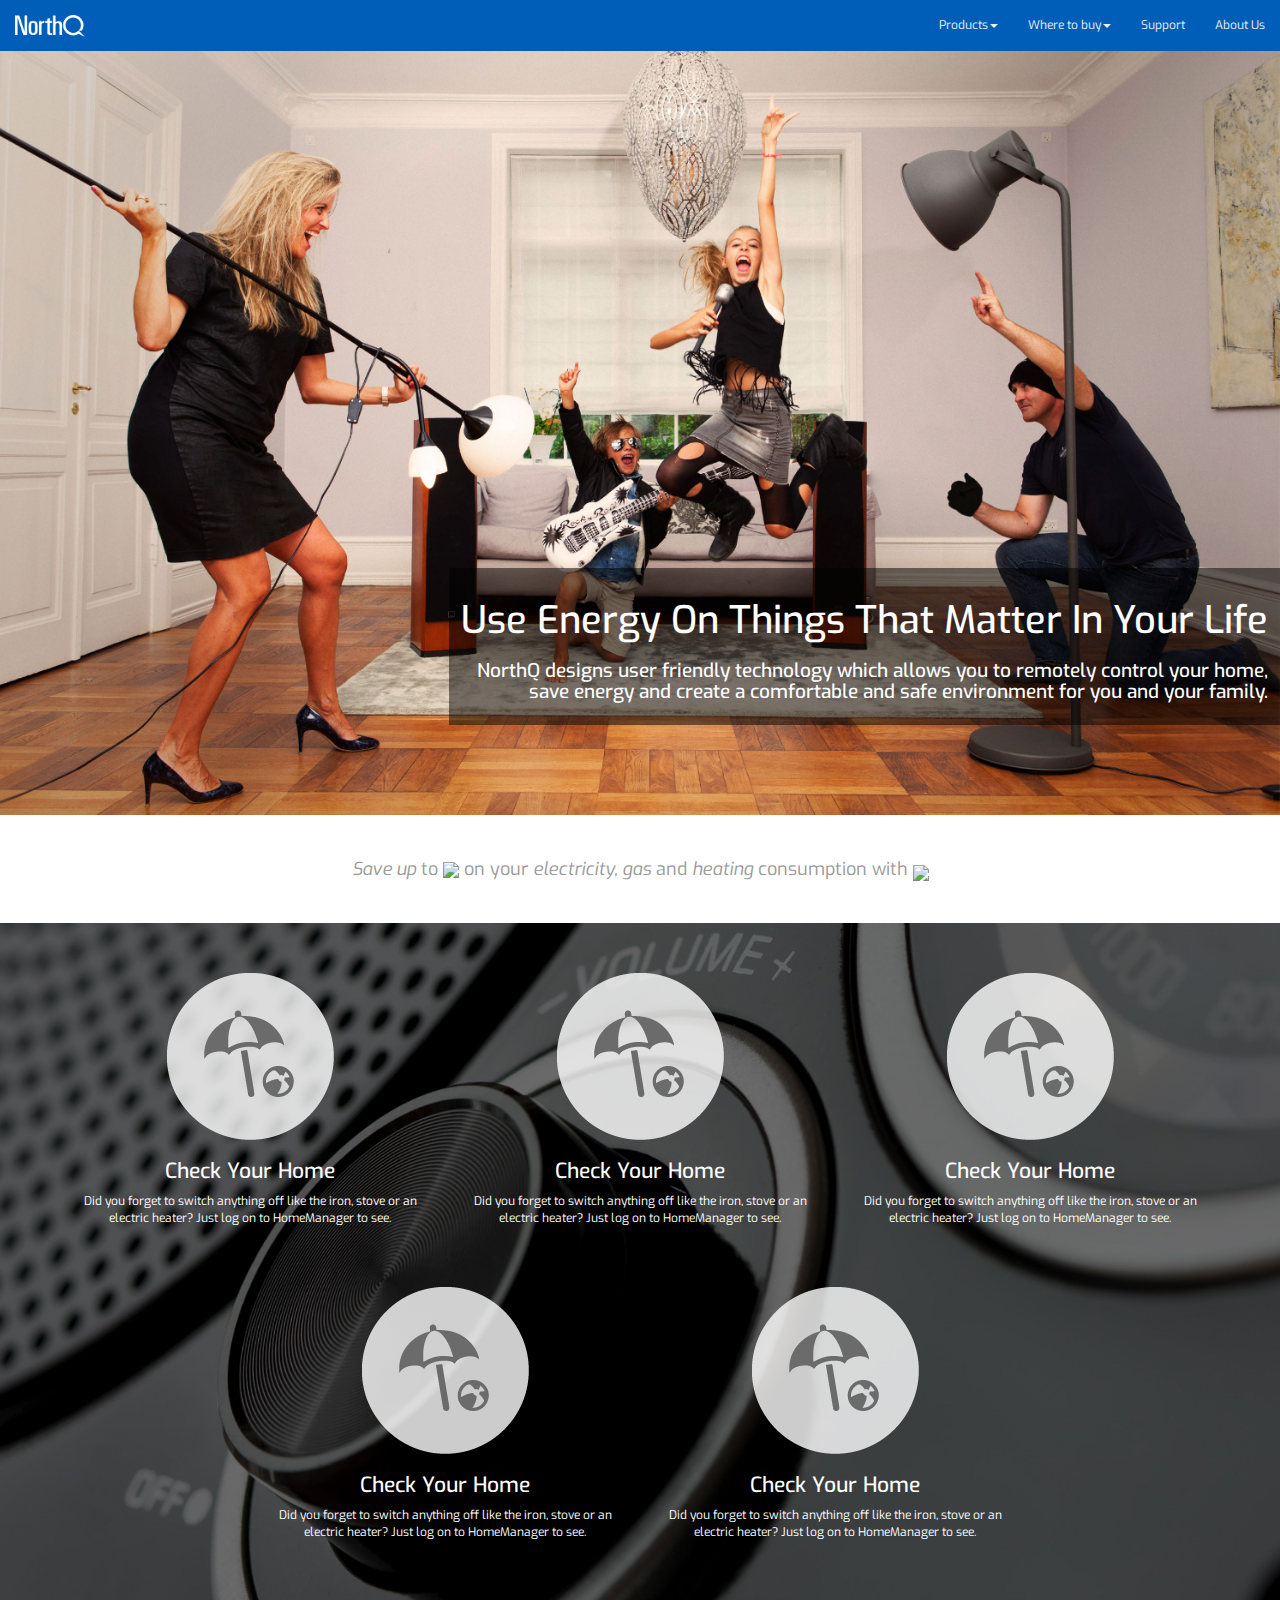
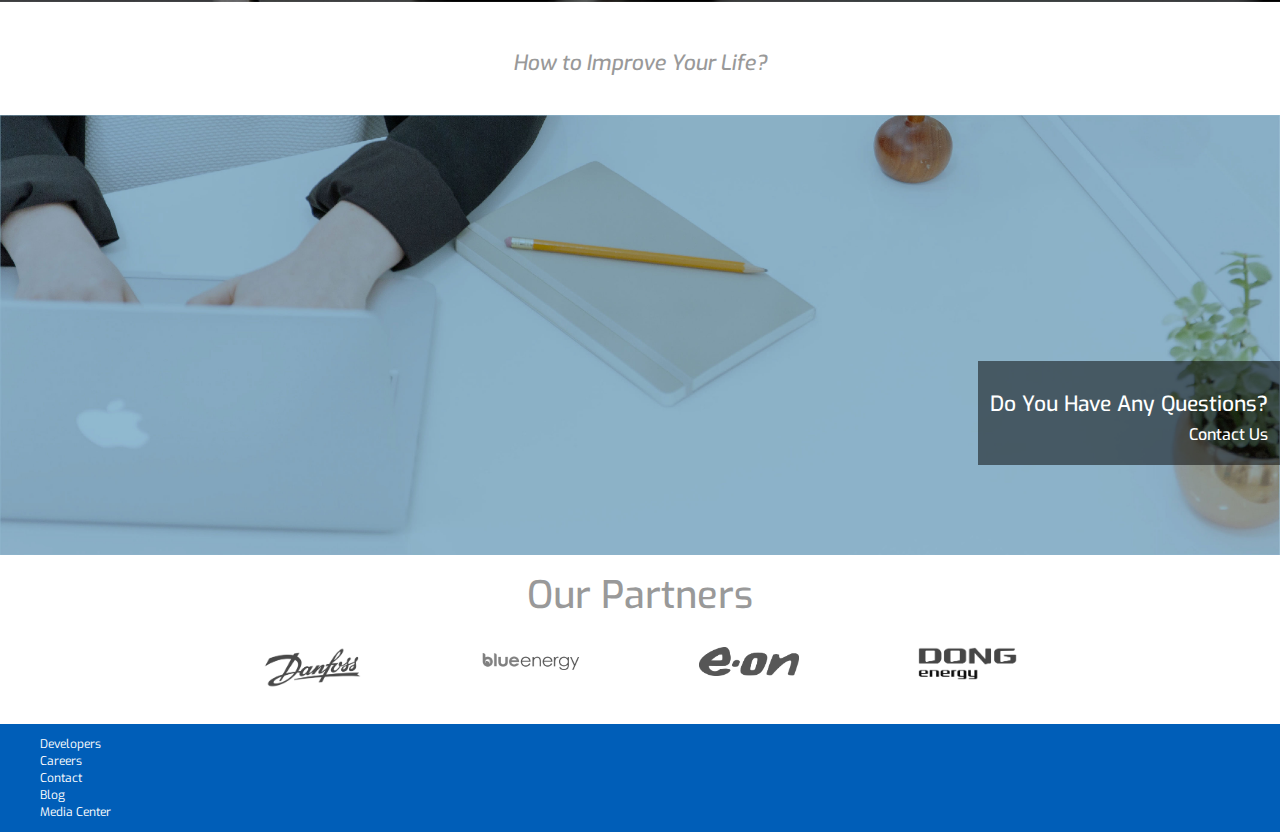
==== index.html @ 4a231ece "added pages, navigation on index" ====
<!DOCTYPE html>
<html lang="en">
  <head>
    <meta charset="utf-8">
    <meta http-equiv="X-UA-Compatible" content="IE=edge">
    <meta name="viewport" content="width=device-width, initial-scale=1">
    <!-- The above 3 meta tags *must* come first in the head; any other head content must come *after* these tags -->
    <title>NorthQ</title>

    <!-- Bootstrap -->
    <link href="css/bootstrap.min.css" rel="stylesheet">
    <link rel="stylesheet" type="text/css" href="css/style.css">
    <link href="https://fonts.googleapis.com/css?family=Exo" rel="stylesheet">
    <!-- HTML5 shim and Respond.js for IE8 support of HTML5 elements and media queries -->
    <!-- WARNING: Respond.js doesn't work if you view the page via file:// -->
    <!--[if lt IE 9]>
      <script src="https://oss.maxcdn.com/html5shiv/3.7.3/html5shiv.min.js"></script>
      <script src="https://oss.maxcdn.com/respond/1.4.2/respond.min.js"></script>
    <![endif]-->
  </head>
  <body>

  <nav class="navbar navbar-default navbar-fixed-top">
  <div class="container-fluid">
    <!-- Brand and toggle get grouped for better mobile display -->
    <div class="navbar-header">
      <button type="button" class="navbar-toggle collapsed" data-toggle="collapse" data-target="#bs-example-navbar-collapse-1" aria-expanded="false">
        <span class="sr-only">Toggle navigation</span>
        <span class="icon-bar"></span>
        <span class="icon-bar"></span>
        <span class="icon-bar"></span>
      </button>
      <a class="navbar-brand" href="#"><img id="logo" src="images/nq_logo.png"></a>
    </div>

    <!-- Collect the nav links, forms, and other content for toggling -->
    <div class="collapse navbar-collapse" id="bs-example-navbar-collapse-1">
      <ul class="nav navbar-nav navbar-right">
        <li class="dropdown">
          <a href="#" class="dropdown-toggle" data-toggle="dropdown" role="button" aria-haspopup="true" aria-expanded="false">Products<span class="caret"></span></a>
          <ul class="dropdown-menu">
            <li><a href="electricity_products.html">Electricity</a></li>
            <li><a href="gas_products.html">Gas</a></li>
            <li><a href="heating_products.html">Heating</a></li>
            <li><a href="security_products.html">Security</a></li>
          </ul>
        </li>
        <li class="dropdown">
          <a href="#" class="dropdown-toggle" data-toggle="dropdown" role="button" aria-haspopup="true" aria-expanded="false">Where to buy<span class="caret"></span></a>
          <ul class="dropdown-menu">
            <li><a href="https://store.northq.com/" target="_blank">NorthQ Store</a></li>
            <li><a href="distributors.html">Distributors</a></li>
          </ul>
        </li>
        <li><a href="support.html">Support</a></li>
        <li><a href="aboutus.html">About Us</a></li>
      </ul>
    </div><!-- /.navbar-collapse -->
  </div><!-- /.container-fluid -->
</nav>























      <div class="slide">

        <div class="slideText">
          <h1>Use Energy On Things That Matter In Your Life</h1>
          <h3>NorthQ designs user friendly technology which allows you to remotely control your home,</br>
save energy and create a comfortable and safe environment for you and your family.</h3>
        </div>
        
        <img src="images/landing.jpg">
      </div>
      

    <div class="saveSection">
      <span><i>Save up</i> to</span>
        <img class="verticallyCentered" src="http://northq.com/wp-content/uploads/2016/10/25.png">
          <span>on your <i>electricity, gas</i> and <i>heating</i> consumption with</span>
        <img class="imageSaveSection" src="http://northq.com/wp-content/uploads/2016/10/nqlogo.png">
    </div>


      <div class="iconSection">
        <div class="container">
          <div class="row">

            <div class="col-md-4">
              <img class="center-block icon-image" src="images/umbrella.png">
              <h2 class="icon-text">Check Your Home</h2>
              <p class="icon-text">Did you forget to switch anything off like the iron, stove or an electric heater? Just log on to HomeManager to see.</p>
            </div>

            <div class="col-md-4">
              <img class="center-block icon-image" src="images/umbrella.png">
              <h2 class="icon-text">Check Your Home</h2>
              <p class="icon-text">Did you forget to switch anything off like the iron, stove or an electric heater? Just log on to HomeManager to see.</p>
            </div>

             <div class="col-md-4">
              <img class="center-block icon-image" src="images/umbrella.png">
              <h2 class="icon-text">Check Your Home</h2>
              <p class="icon-text">Did you forget to switch anything off like the iron, stove or an electric heater? Just log on to HomeManager to see.</p>
            </div>

            <div class="col-md-4 col-md-offset-2">
              <img class="center-block icon-image" src="images/umbrella.png">
              <h2 class="icon-text">Check Your Home</h2>
              <p class="icon-text">Did you forget to switch anything off like the iron, stove or an electric heater? Just log on to HomeManager to see.</p>
            </div>

            <div class="col-md-4 ">
              <img class="center-block icon-image" src="images/umbrella.png">
              <h2 class="icon-text">Check Your Home</h2>
              <p class="icon-text">Did you forget to switch anything off like the iron, stove or an electric heater? Just log on to HomeManager to see.</p>
            </div>

          </div>
        </div>
      </div>

      <div class="improveSection">
        <h2>How to Improve Your Life?</h2>
      </div>

      <div class="slide">

        <div class="slideText">
          <h2>Do You Have Any Questions?</h2>
          <h4>Contact Us</h4>
        </div>
        
        <img src="images/contact-back.jpg">
      </div>

      <div class="partners">
          <h1>Our Partners</h1>
          <div class="row">
            <div class="col-md-2 col-sm-2 col-sm-offset-2 col-md-offset-2"><img class="center-block grayscale" src="images/danfoss.png"></div>
            <div class="col-md-2 col-sm-2"><img class="center-block grayscale" src="images/blueenergy.png"></div>
            <div class="col-md-2 col-sm-2"><img class="center-block grayscale" src="images/e-on.png"></div>
            <div class="col-md-2 col-sm-2"><img class="center-block grayscale" src="images/dong.png"></div>
          </div>
      </div>







    <div class="footer">
      <div class="row">
        <div class="col-md-4 col-sm-4">
          <ul>
            <li>Developers</li>
            <li>Careers</li>
            <li>Contact</li>
            <li>Blog</li>
            <li>Media Center</li>
          </ul>
        </div>
        
        <div class="col-md-4 col-sm-4">
        </div>
      </div>
    </div>









    <!-- jQuery (necessary for Bootstrap's JavaScript plugins) -->
    <script src="https://ajax.googleapis.com/ajax/libs/jquery/1.12.4/jquery.min.js"></script>
    <!-- Include all compiled plugins (below), or include individual files as needed -->
    <script src="js/bootstrap.min.js"></script>
  </body>
</html>
---- css/style.css ----
html, body{
	box-sizing:border-box;
	margin: 0;
	padding: 0;
	font-family: 'Exo', sans-serif;
    font-weight: 400;
    font-size: 12px;
}
h1{
	font-size: 38px;
}
h2{
	font-size: 21px;
}
h3{
	font-size: 19px;
}
h4{
	font-size: 16px;
}
h5{
	font-size: 15px;
}

#logo{
	height: auto;
	width: 70px;
}
.navbar-default {
  background-color: #005eb8;
  border-color: #005eb8;
  margin-bottom: 0px;
  border-radius: 0px;
}
.navbar-default .navbar-brand {
  color: #ecf0f1;
}
.navbar-default .navbar-brand:hover,
.navbar-default .navbar-brand:focus {
  color: #ffffff;
}
.navbar-default .navbar-text {
  color: #ecf0f1;
}
.navbar-default .navbar-nav > li > a {
  color: #ecf0f1;
}
.navbar-default .navbar-nav > li > a:hover,
.navbar-default .navbar-nav > li > a:focus {
  color: #ffffff;
}
.navbar-default .navbar-nav > li > .dropdown-menu {
  background-color: #005eb8;
}
.navbar-default .navbar-nav > li > .dropdown-menu > li > a {
  color: #ecf0f1;
}
.navbar-default .navbar-nav > li > .dropdown-menu > li > a:hover,
.navbar-default .navbar-nav > li > .dropdown-menu > li > a:focus {
  color: #ffffff;
  background-color: #005eb8;
}
.navbar-default .navbar-nav > li > .dropdown-menu > li > .divider {
  background-color: #005eb8;
}
.navbar-default .navbar-nav .open .dropdown-menu > .active > a,
.navbar-default .navbar-nav .open .dropdown-menu > .active > a:hover,
.navbar-default .navbar-nav .open .dropdown-menu > .active > a:focus {
  color: #ffffff;
  background-color: #005eb8;
}
.navbar-default .navbar-nav > .active > a,
.navbar-default .navbar-nav > .active > a:hover,
.navbar-default .navbar-nav > .active > a:focus {
  color: #ffffff;
  background-color: #005eb8;
}
.navbar-default .navbar-nav > .open > a,
.navbar-default .navbar-nav > .open > a:hover,
.navbar-default .navbar-nav > .open > a:focus {
  color: #ffffff;
  background-color: #005eb8;
}
.navbar-default .navbar-toggle {
  border-color: #005eb8;
}
.navbar-default .navbar-toggle:hover,
.navbar-default .navbar-toggle:focus {
  background-color: #005eb8;
}
.navbar-default .navbar-toggle .icon-bar {
  background-color: #ecf0f1;
}
.navbar-default .navbar-collapse,
.navbar-default .navbar-form {
  border-color: #ecf0f1;
}
.navbar-default .navbar-link {
  color: #ecf0f1;
}
.navbar-default .navbar-link:hover {
  color: #ffffff;
}

@media (max-width: 767px) {
  .navbar-default .navbar-nav .open .dropdown-menu > li > a {
    color: #ecf0f1;
  }
  .navbar-default .navbar-nav .open .dropdown-menu > li > a:hover,
  .navbar-default .navbar-nav .open .dropdown-menu > li > a:focus {
    color: #ffffff;
  }
  .navbar-default .navbar-nav .open .dropdown-menu > .active > a,
  .navbar-default .navbar-nav .open .dropdown-menu > .active > a:hover,
  .navbar-default .navbar-nav .open .dropdown-menu > .active > a:focus {
    color: #ffffff;
    background-color: #005eb8;
  }
}


.slide{
	max-height: 100vh;
	position: relative;
	overflow: hidden;
}
.slideText{
	text-align: right;
	display: inline-block;
	color: #fff;
	background-color: rgba(0,0,0,0.5);
	position: absolute;
	bottom: 0;
	right: 0;
	padding: 1em;
	margin-bottom: 7%;
}
.slide img{
	display: inline-block;
	width:100%;
	margin: 0 auto;
	min-height: 150px;
	
}
.iconSection{
	background-image: url("../images/iconsback.jpg");
	background-repeat: no-repeat;
	background-size: cover;
	padding-bottom: 50px;
}
.icon-image{
	padding-top: 50px;
}
.icon-text{
	text-align: center;
	color: #fff;
}

.improveSection{
	display: block;
	color: #999999;
	font-style: italic;
    padding-left:20px;
    padding-right:20px;
    text-align: center;
    padding-top: 30px;
    padding-bottom: 30px;

}

.saveSection{
	padding-top: 2em;
    padding-left:20px;
    padding-right:20px;
	text-align: center;
	background-color: #fff;
	width: 100vw;
	height: auto;
	font-size: 1.5em;
    line-height:200%;
    padding-bottom:2em;
}

.saveSection span{
	color: #999999;
}

.verticallyCentered{
	width: 2em;
	vertical-align: middle;	
}

.imageSaveSection{
	width:5em !important;
	vertical-align:text-bottom;       
}
.partners{
	text-align: center;
	color: #999999;
	padding-bottom: 3em;
}

.grayscale {
  max-width:100px;
  padding-top: 20px;
  filter: url("data:image/svg+xml;utf8,<svg xmlns=\'http://www.w3.org/2000/svg\'><filter id=\'grayscale\'><feColorMatrix type=\'matrix\' values=\'0.3333 0.3333 0.3333 0 0 0.3333 0.3333 0.3333 0 0 0.3333 0.3333 0.3333 0 0 0 0 0 1 0\'/></filter></svg>#grayscale"); 
/* Firefox 3.5+ */
  filter: gray; /* IE6-9 */
  -webkit-filter: grayscale(100%); /* Chrome 19+ & Safari 6+ */
}

.grayscale:hover {
  filter: none;
  -webkit-filter: grayscale(0%);

}
.kits{
	padding: 20px;
	color: #005eb8;
}
.kits h1{
	text-align: center;
	padding: 20px;
}
.kits-image{
	width: 100%;
	max-width: 300px;
	padding-top: 15px;
}
.kits-text{
}
.bottom-border{
	border-bottom: 2px solid #005eb8;
	padding-bottom: 20px;
	margin-bottom: 1em;
}
.developers{
	width: 70%;
	text-align: center;
	margin: 0 auto;
	color: #999;
	padding-top: 1em;
	padding-bottom: 1em;
}
.developers img{
	width: 100%;
}
.developers ul li{
	text-align: left;
}
.developers span{
	text-align: left;
}
.distributors-section{
	width: 70%;
	text-align: center;
	margin: 0 auto;
	color: #999;
	padding-top: 1em;
	padding-bottom: 1em;
}
.content-section{
	padding-top: 1em;
	padding-bottom: 1em;
}
.distributors-section a{
	color:#999;
}
.distributors-section p{
	text-align: left;
}
.distributors-section img{
	width: 100%;
	max-width: 300px;
	
}
.techspec{
	padding-left: 2em;
	color:#999;
}
.pdf-img{
	width: 40px;
	padding-bottom: 1em;
}
.text-center{
	text-align: center;
}
.footer{
	background-color: #005eb8;
	color: #fff;
	padding-top: 1em;
}
.footer ul{
	list-style: none;
}

@media and (max-width: 500px)
{
	.slideText h2{
	font-size: 10px;
	}
	.slideText h4{
	font-size: 7px;
	}
}
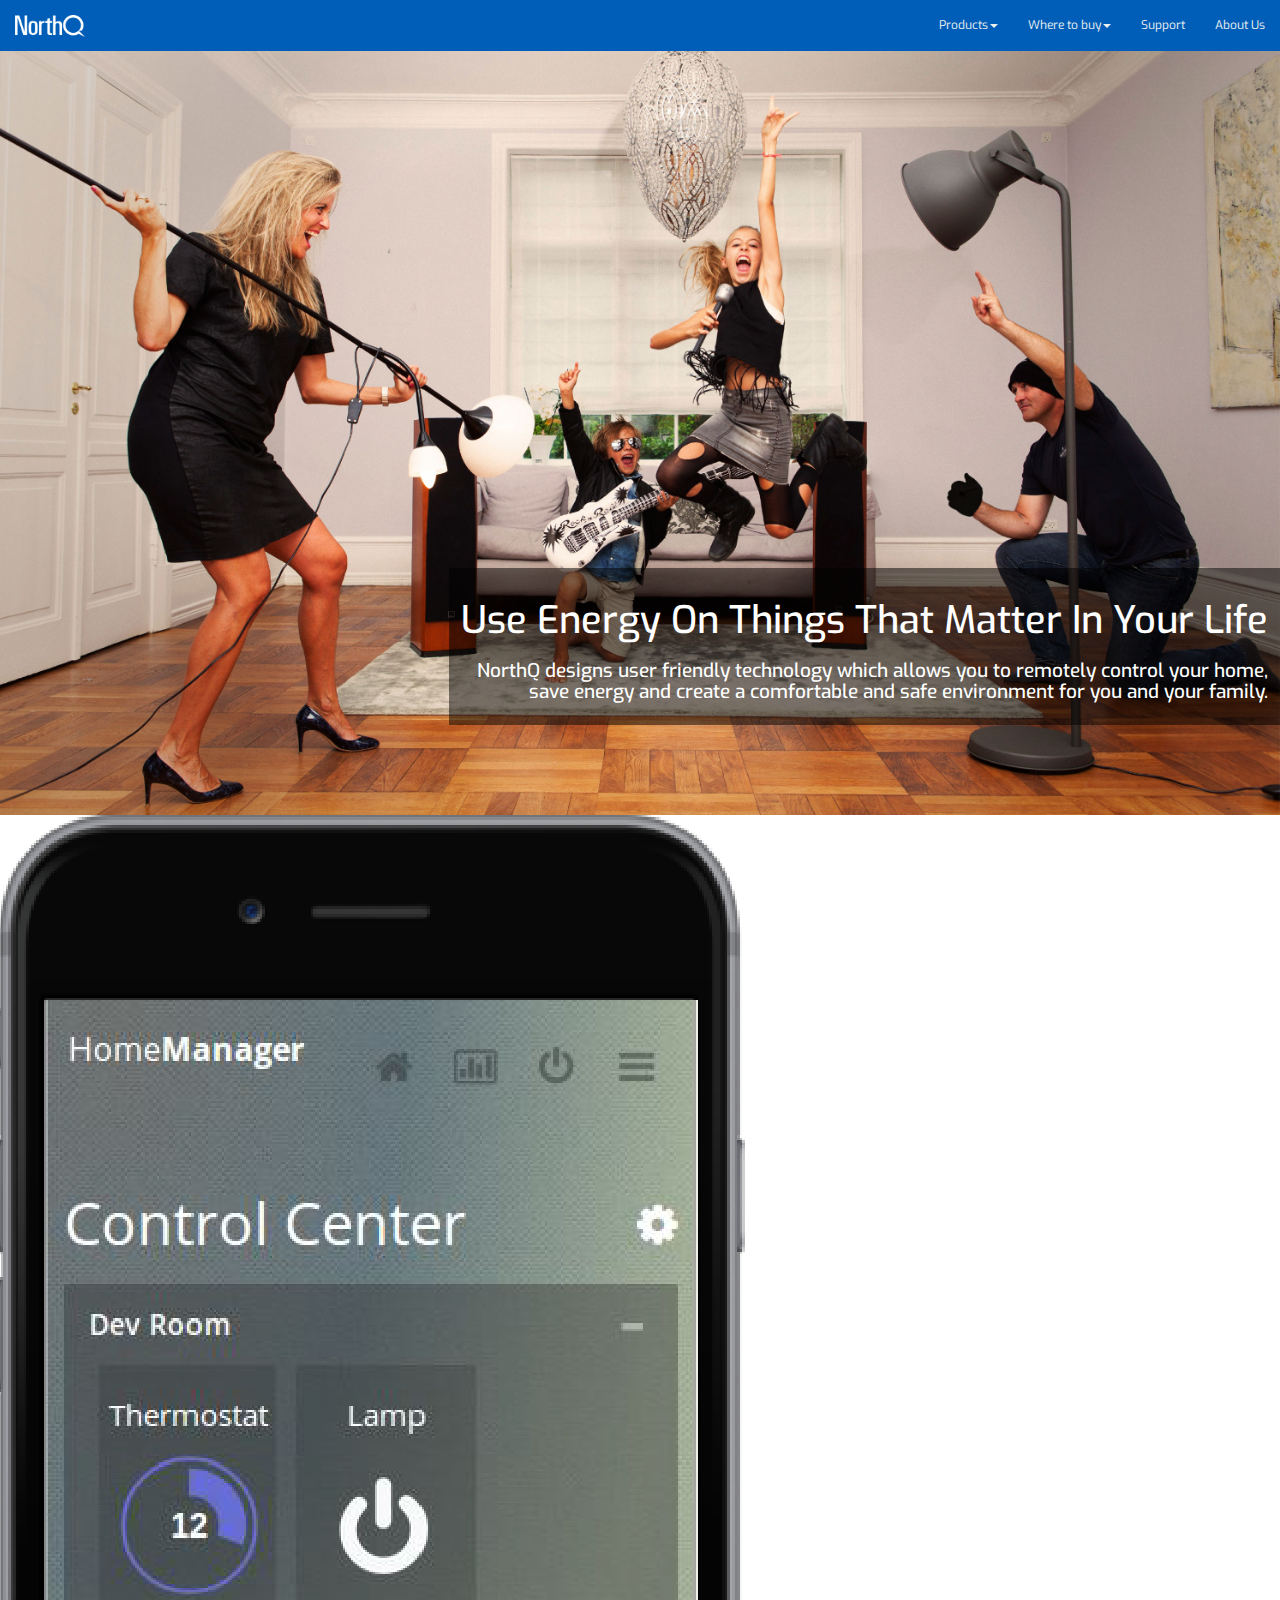
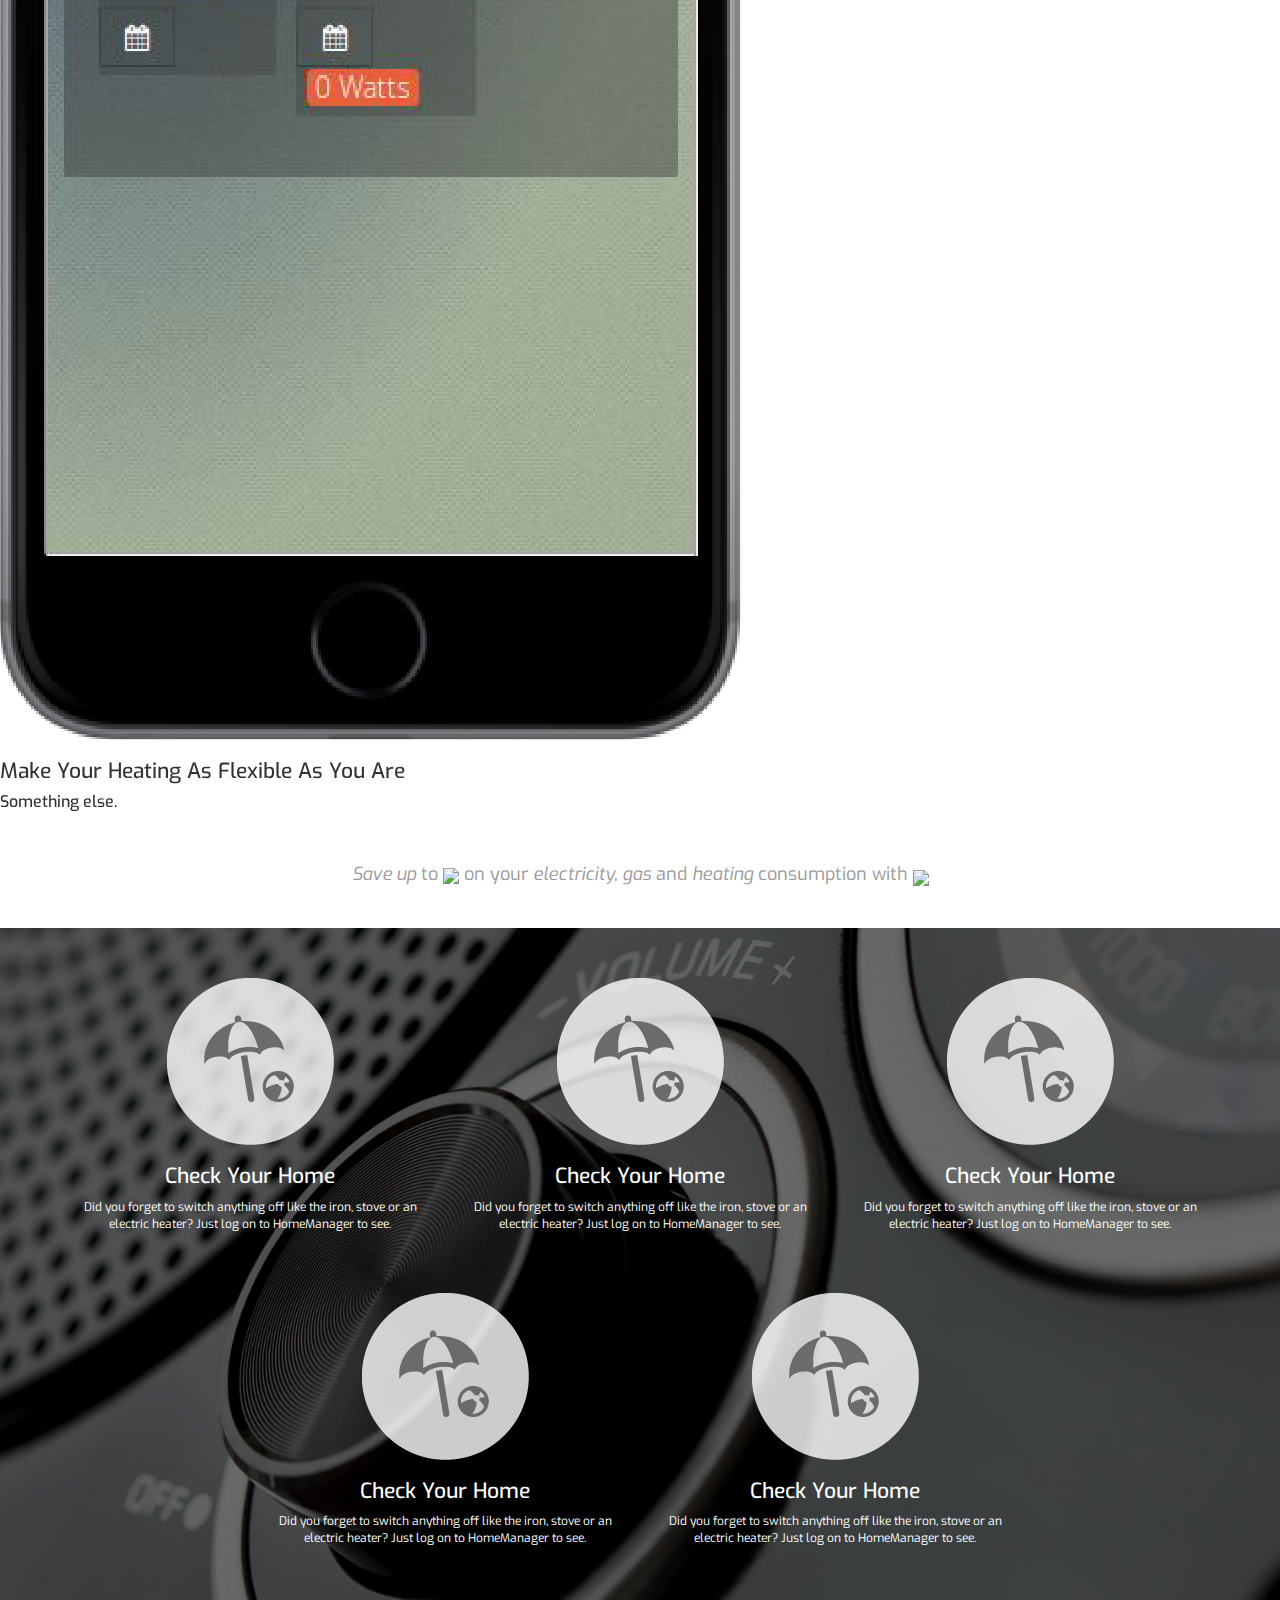
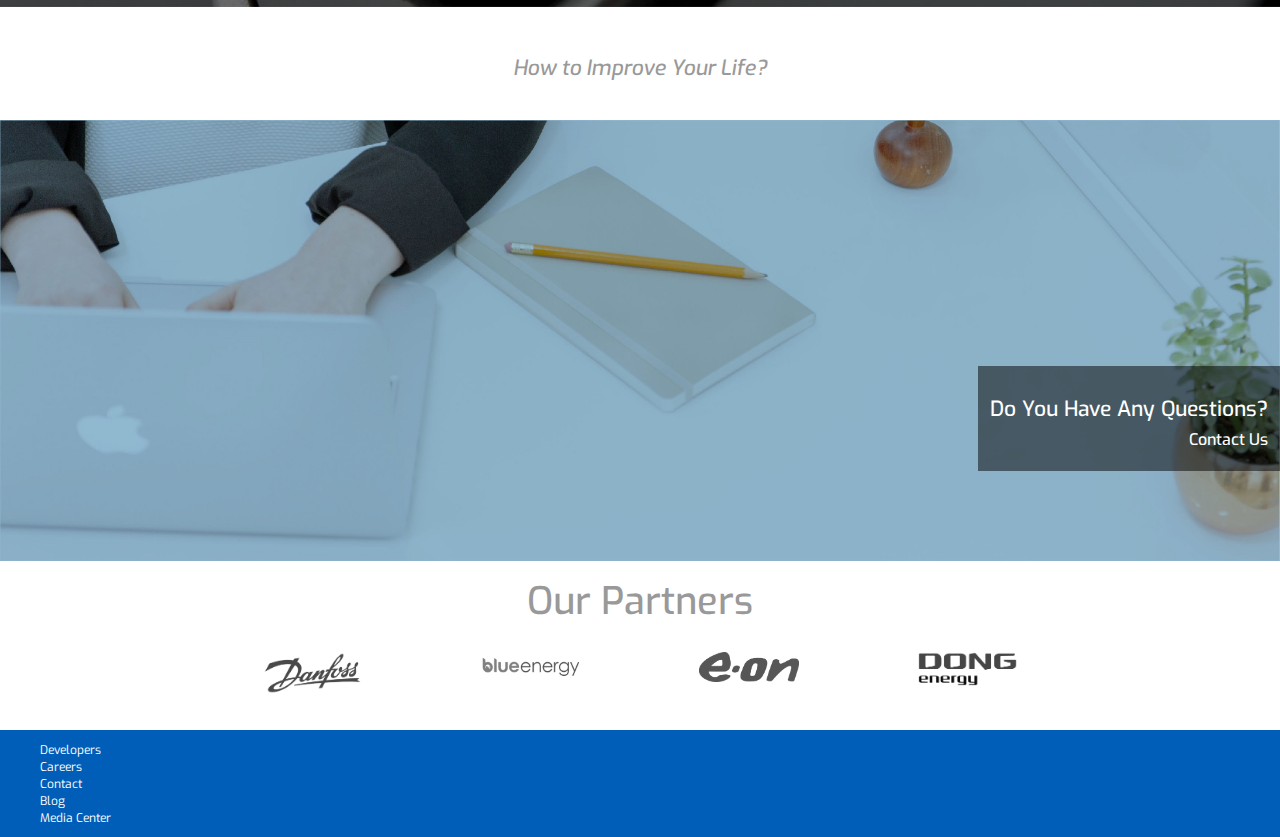
==== commit e68ca501: "updated slider" ====
--- a/index.html
+++ b/index.html
@@ -11,6 +11,9 @@
     <link href="css/bootstrap.min.css" rel="stylesheet">
     <link rel="stylesheet" type="text/css" href="css/style.css">
     <link href="https://fonts.googleapis.com/css?family=Exo" rel="stylesheet">
+    <!-- Slick SLider -->
+    <link rel="stylesheet" type="text/css" href="slick/slick.css"/>
+    <link rel="stylesheet" type="text/css" href="slick/slick-theme.css"/>
     <!-- HTML5 shim and Respond.js for IE8 support of HTML5 elements and media queries -->
     <!-- WARNING: Respond.js doesn't work if you view the page via file:// -->
     <!--[if lt IE 9]>
@@ -60,38 +63,65 @@
 </nav>
 
 
-
-
-
-
-
-
-
-
-
-
-
-
-
-
-
-
-
-
-
-
-
-      <div class="slide">
-
-        <div class="slideText">
-          <h1>Use Energy On Things That Matter In Your Life</h1>
-          <h3>NorthQ designs user friendly technology which allows you to remotely control your home,</br>
-save energy and create a comfortable and safe environment for you and your family.</h3>
-        </div>
-        
-        <img src="images/landing.jpg">
-      </div>
+	<div class="slide">
+
+		<div class="slideText">
+		  <h1>Use Energy On Things That Matter In Your Life</h1>
+		  <h3>NorthQ designs user friendly technology which allows you to remotely control your home,</br>
+		save energy and create a comfortable and safe environment for you and your family.</h3>
+		</div>
+		<img src="images/landing.jpg">
+	</div>
       
+<div class="sliderMobiles">
+      	<div class="fade" style="opacity: 1">
+      		<div class="fade_element">
+      			<div class="sliderMobilesText">
+	      			<div class="sliderMobileImage">
+	  					<img class="mobileImage" src="images/slider/mobile1.png" alt="NorthQ">
+	      			</div>
+      				<h2>Make Your Heating As Flexible As You Are</h2>
+      				<h4>Something else.</h4>
+      			</div>
+      		</div>
+      		<div class="fade_element">
+      			<div class="sliderMobilesText">
+	      			<div class="sliderMobileImage">
+	  					<img class="mobileImage" src="images/slider/mobile2.png" alt="NorthQ">
+	      			</div>
+      				<h2>Optimizing Energy Has never Been Easier</h2>
+      				<h4>Something else.</h4>
+      			</div>
+      		</div>
+      		<div class="fade_element">
+      			<div class="sliderMobilesText">
+	      			<div class="sliderMobileImage">
+	  					<img class="mobileImage" src="images/slider/mobile3.png" alt="NorthQ">
+	      			</div>
+      				<h2>Monitor Your Electricity And Gas Consumption</h2>
+      				<h4>Something else.</h4>
+      			</div>
+      		</div>
+      		<div class="fade_element">
+      			<div class="sliderMobilesText">
+	      			<div class="sliderMobileImage">
+	  					<img class="mobileImage" src="images/slider/mobile4.png" alt="NorthQ">
+	      			</div>
+      				<h2>Make All Of Your Appliances Smarter</h2>
+      				<h4>Something else.</h4>
+      			</div>
+      		</div>
+      		<div class="fade_element">
+      			<div class="sliderMobilesText">
+	      			<div class="sliderMobileImage">
+	  					<img class="mobileImage" src="images/slider/mobile5.png" alt="NorthQ">
+	      			</div>
+      				<h2>Control Your Energy Expenses Easily</h2>
+      				<h4>Something else.</h4>
+      			</div>
+  			</div>
+		</div>
+      </div>
 
     <div class="saveSection">
       <span><i>Save up</i> to</span>
@@ -162,11 +192,6 @@
             <div class="col-md-2 col-sm-2"><img class="center-block grayscale" src="images/dong.png"></div>
           </div>
       </div>
-
-
-
-
-
 
 
     <div class="footer">
@@ -190,13 +215,25 @@
 
 
 
-
-
-
-
     <!-- jQuery (necessary for Bootstrap's JavaScript plugins) -->
     <script src="https://ajax.googleapis.com/ajax/libs/jquery/1.12.4/jquery.min.js"></script>
+	<script type="text/javascript" src="//code.jquery.com/jquery-migrate-1.2.1.min.js"></script>
     <!-- Include all compiled plugins (below), or include individual files as needed -->
     <script src="js/bootstrap.min.js"></script>
+    <!-- Slick Slider -->
+    <script type="text/javascript" src="slick/slick.min.js"></script>
+    <script type="text/javascript">
+    	$(document).ready(function(){
+			$('.fade').slick({
+			    dots: false,
+				infinite: true,
+				speed: 500,
+				fade: true,
+				arrows: true,
+				pauseOnHover: false
+			});
+			$('.fade_element').addClass('animated fadeIn');
+		});
+    </script>
   </body>
 </html>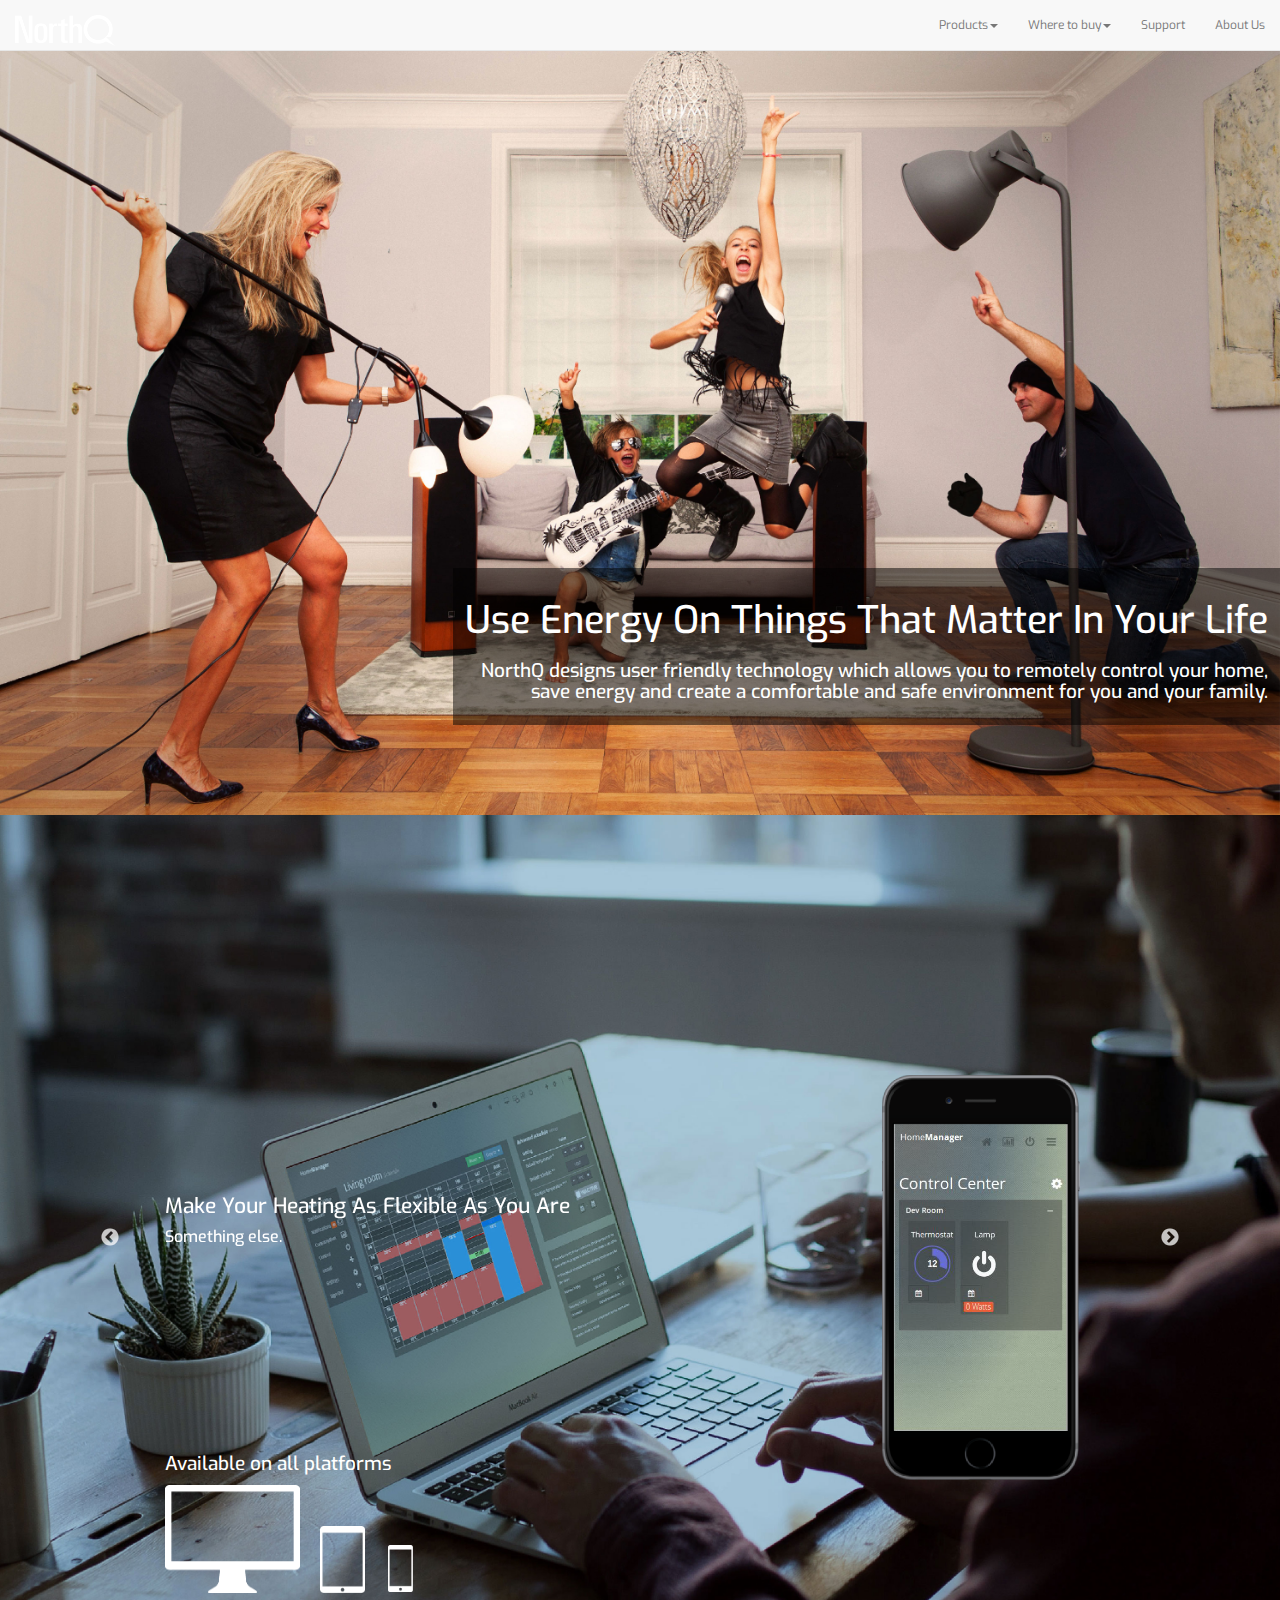
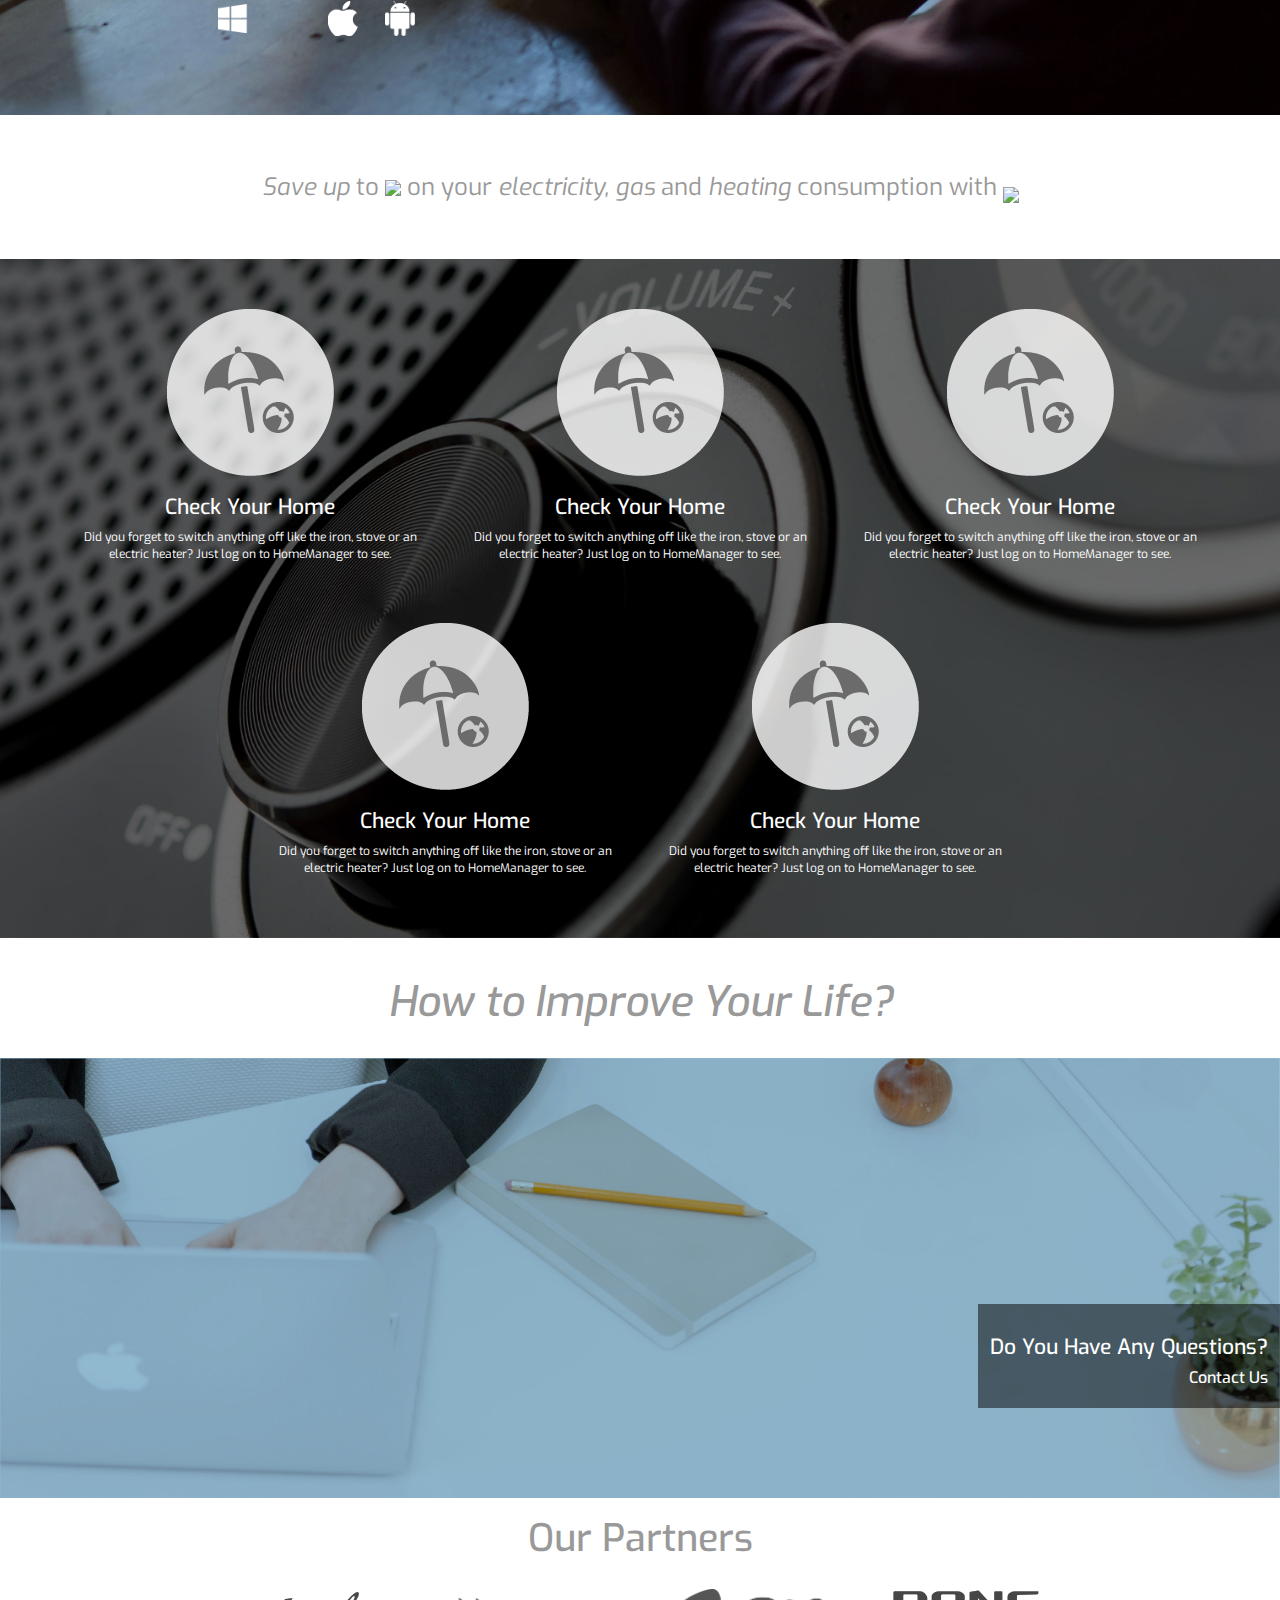
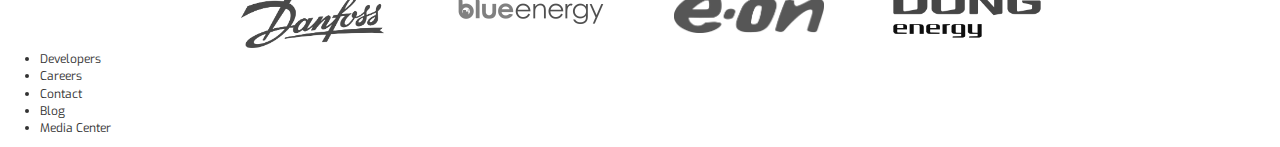
==== commit 9fb50131: "added available platform in slider" ====
--- a/index.html
+++ b/index.html
@@ -74,6 +74,23 @@
 	</div>
       
 <div class="sliderMobiles">
+        <div class="sliderMobilesPlatforms">
+          <h3>Available on all platforms</h3>
+          <div class="platformsImages">
+            <div class="windowsPlatform">
+              <img width="135" src="images/slider/win1.png" alt="Windows"><br>
+              <img width="30" src="images/slider/win2.png" alt="Windows"><br>
+            </div>
+            <div class="macPlatform">
+              <img width="45" src="images/slider/mac1.png" alt="Mac"/><br>
+              <img width="30" src="images/slider/mac2.png" alt="Mac"/><br>
+            </div>
+            <div class="androidPlatform">
+              <img width="25" src="images/slider/android1.png" alt="Android"><br>
+              <img width="30" src="images/slider/android2.png" alt="Android"><br>
+            </div>
+          </div>
+        </div>
       	<div class="fade" style="opacity: 1">
       		<div class="fade_element">
       			<div class="sliderMobilesText">
--- a/css/style.css
+++ b/css/style.css
@@ -5,120 +5,50 @@
 	font-family: 'Exo', sans-serif;
     font-weight: 400;
     font-size: 12px;
+    overflow-x: hidden;
 }
 h1{
-	font-size: 38px;
+	font-size: 3.16em;
 }
 h2{
-	font-size: 21px;
+	font-size: 1.75em;
 }
 h3{
-	font-size: 19px;
+	font-size: 1.58em;
 }
 h4{
-	font-size: 16px;
+	font-size: 1.33em;
 }
 h5{
-	font-size: 15px;
+	font-size: 1.25em;
 }
 
 #logo{
 	height: auto;
-	width: 70px;
-}
-.navbar-default {
-  background-color: #005eb8;
-  border-color: #005eb8;
-  margin-bottom: 0px;
-  border-radius: 0px;
-}
-.navbar-default .navbar-brand {
-  color: #ecf0f1;
-}
-.navbar-default .navbar-brand:hover,
-.navbar-default .navbar-brand:focus {
-  color: #ffffff;
-}
-.navbar-default .navbar-text {
-  color: #ecf0f1;
-}
-.navbar-default .navbar-nav > li > a {
-  color: #ecf0f1;
-}
-.navbar-default .navbar-nav > li > a:hover,
-.navbar-default .navbar-nav > li > a:focus {
-  color: #ffffff;
-}
-.navbar-default .navbar-nav > li > .dropdown-menu {
-  background-color: #005eb8;
-}
-.navbar-default .navbar-nav > li > .dropdown-menu > li > a {
-  color: #ecf0f1;
-}
-.navbar-default .navbar-nav > li > .dropdown-menu > li > a:hover,
-.navbar-default .navbar-nav > li > .dropdown-menu > li > a:focus {
-  color: #ffffff;
-  background-color: #005eb8;
-}
-.navbar-default .navbar-nav > li > .dropdown-menu > li > .divider {
-  background-color: #005eb8;
-}
-.navbar-default .navbar-nav .open .dropdown-menu > .active > a,
-.navbar-default .navbar-nav .open .dropdown-menu > .active > a:hover,
-.navbar-default .navbar-nav .open .dropdown-menu > .active > a:focus {
-  color: #ffffff;
-  background-color: #005eb8;
-}
-.navbar-default .navbar-nav > .active > a,
-.navbar-default .navbar-nav > .active > a:hover,
-.navbar-default .navbar-nav > .active > a:focus {
-  color: #ffffff;
-  background-color: #005eb8;
-}
-.navbar-default .navbar-nav > .open > a,
-.navbar-default .navbar-nav > .open > a:hover,
-.navbar-default .navbar-nav > .open > a:focus {
-  color: #ffffff;
-  background-color: #005eb8;
-}
-.navbar-default .navbar-toggle {
-  border-color: #005eb8;
-}
-.navbar-default .navbar-toggle:hover,
-.navbar-default .navbar-toggle:focus {
-  background-color: #005eb8;
-}
-.navbar-default .navbar-toggle .icon-bar {
-  background-color: #ecf0f1;
-}
-.navbar-default .navbar-collapse,
-.navbar-default .navbar-form {
-  border-color: #ecf0f1;
-}
-.navbar-default .navbar-link {
-  color: #ecf0f1;
-}
-.navbar-default .navbar-link:hover {
-  color: #ffffff;
-}
-
-@media (max-width: 767px) {
-  .navbar-default .navbar-nav .open .dropdown-menu > li > a {
-    color: #ecf0f1;
-  }
-  .navbar-default .navbar-nav .open .dropdown-menu > li > a:hover,
-  .navbar-default .navbar-nav .open .dropdown-menu > li > a:focus {
-    color: #ffffff;
-  }
-  .navbar-default .navbar-nav .open .dropdown-menu > .active > a,
-  .navbar-default .navbar-nav .open .dropdown-menu > .active > a:hover,
-  .navbar-default .navbar-nav .open .dropdown-menu > .active > a:focus {
-    color: #ffffff;
-    background-color: #005eb8;
-  }
-}
-
-
+	width: 100px;
+}
+.navbar-custom{
+	background-color: #005eb8;
+	
+}
+.navbar-custom .navbar-nav > li > a:focus, .navbar-custom .navbar-nav > li > a {
+    color: #fff;
+    height: 70px;
+    font-size: 1.5em;
+    vertical-align: middle;
+    padding-top: 20px;
+}
+.navbar-custom .navbar-nav > li > a:hover{
+	background-color: #fff;
+	color: #005eb8;
+}
+.navbar-custom .navbar-nav > li > a:active{
+	color: #005eb8;
+	background-color: #fff;
+}
+.dropdown-toggle:active, .open .dropdown-toggle {
+	background:#FFF !important; color:#000 !important;}
+/* Slide section */
 .slide{
 	max-height: 100vh;
 	position: relative;
@@ -139,9 +69,9 @@
 	display: inline-block;
 	width:100%;
 	margin: 0 auto;
-	min-height: 150px;
 	
 }
+/* Icons Section */
 .iconSection{
 	background-image: url("../images/iconsback.jpg");
 	background-repeat: no-repeat;
@@ -157,26 +87,101 @@
 }
 
 .improveSection{
-	display: block;
+	height: 5em;
+	background-color: #ffffff;
+	display: flex;
+    justify-content: center; /* align horizontal */
+    align-items: center; /* align vertical */
+    font-size: 2em;
 	color: #999999;
 	font-style: italic;
     padding-left:20px;
     padding-right:20px;
+    line-height:150%;
+
+}
+/* Slider mobiles */
+.sliderMobiles {
+	height: 100vh;
+	background-image: url('../images/Slider 1.jpg');
+	background-repeat: no-repeat;
+	background-size: cover;
+	background-position: center top;
+	position: relative;
+	overflow: hidden;
+}
+.sliderMobilesText {
+	padding-top: 40vh;
+	padding-left: 165px;
+	color: #fff;
+}
+.sliderMobilesPlatforms {
+    position: absolute;
+    bottom: 8vh;
+    left: 165px;
+    color: white;
+}
+.platformsImages {
+    display: flex;
+}
+.windowsPlatform {
+    align-self: flex-end;
+    margin-right: 20px;
     text-align: center;
-    padding-top: 30px;
-    padding-bottom: 30px;
-
-}
-
+    line-height: 50px;
+}
+.macPlatform {
+    align-self: flex-end;
+    margin-right: 20px;
+    line-height: 50px;
+    text-align: center;
+}
+.androidPlatform{
+	align-self: flex-end;
+	line-height: 50px;
+	text-align: center;
+}
+.fade {
+	opacity: 1;
+}
+.fade img {
+	width: 100%;
+	height: auto;
+}
+.fade_element {
+	height: 100vh !important;
+}
+.slick-prev {
+	left: 100px !important;
+	top: 47vh !important;
+	z-index: 999;
+}
+.slick-next {
+	right: 100px !important;
+	top: 47vh !important;
+}
+.sliderMobileImage {
+	height: 45vh;
+	width: auto;
+	float: right;
+	margin-right: 200px;
+	margin-top: -100px;
+	padding-left: 50px;
+}
+img.mobileImage {
+	width: auto;
+	height: 100%;
+}
+/* Save section */
 .saveSection{
 	padding-top: 2em;
     padding-left:20px;
     padding-right:20px;
 	text-align: center;
 	background-color: #fff;
-	width: 100vw;
+	width: 100%;
 	height: auto;
-	font-size: 1.5em;
+	font-size: 2em;
     line-height:200%;
     padding-bottom:2em;
 }
@@ -197,11 +202,10 @@
 .partners{
 	text-align: center;
 	color: #999999;
-	padding-bottom: 3em;
 }
 
 .grayscale {
-  max-width:100px;
+  max-width:150px;
   padding-top: 20px;
   filter: url("data:image/svg+xml;utf8,<svg xmlns=\'http://www.w3.org/2000/svg\'><filter id=\'grayscale\'><feColorMatrix type=\'matrix\' values=\'0.3333 0.3333 0.3333 0 0 0.3333 0.3333 0.3333 0 0 0.3333 0.3333 0.3333 0 0 0 0 0 1 0\'/></filter></svg>#grayscale"); 
 /* Firefox 3.5+ */
@@ -214,84 +218,11 @@
   -webkit-filter: grayscale(0%);
 
 }
-.kits{
-	padding: 20px;
-	color: #005eb8;
-}
-.kits h1{
-	text-align: center;
-	padding: 20px;
-}
-.kits-image{
-	width: 100%;
-	max-width: 300px;
-	padding-top: 15px;
-}
-.kits-text{
-}
-.bottom-border{
-	border-bottom: 2px solid #005eb8;
-	padding-bottom: 20px;
-	margin-bottom: 1em;
-}
-.developers{
-	width: 70%;
-	text-align: center;
-	margin: 0 auto;
-	color: #999;
-	padding-top: 1em;
-	padding-bottom: 1em;
-}
-.developers img{
-	width: 100%;
-}
-.developers ul li{
-	text-align: left;
-}
-.developers span{
-	text-align: left;
-}
-.distributors-section{
-	width: 70%;
-	text-align: center;
-	margin: 0 auto;
-	color: #999;
-	padding-top: 1em;
-	padding-bottom: 1em;
-}
-.content-section{
-	padding-top: 1em;
-	padding-bottom: 1em;
-}
-.distributors-section a{
-	color:#999;
-}
-.distributors-section p{
-	text-align: left;
-}
-.distributors-section img{
-	width: 100%;
-	max-width: 300px;
-	
-}
-.techspec{
-	padding-left: 2em;
-	color:#999;
-}
-.pdf-img{
-	width: 40px;
-	padding-bottom: 1em;
-}
-.text-center{
-	text-align: center;
-}
-.footer{
-	background-color: #005eb8;
-	color: #fff;
-	padding-top: 1em;
-}
-.footer ul{
-	list-style: none;
+
+/* Media Queries */
+
+@media all and (max-width: 768px) {
+	body {font-size: 10px;}
 }
 
 @media and (max-width: 500px)
@@ -302,4 +233,8 @@
 	.slideText h4{
 	font-size: 7px;
 	}
-} +}
+
+@media all and (max-width: 480px) {
+	body {font-size: 8px}
+}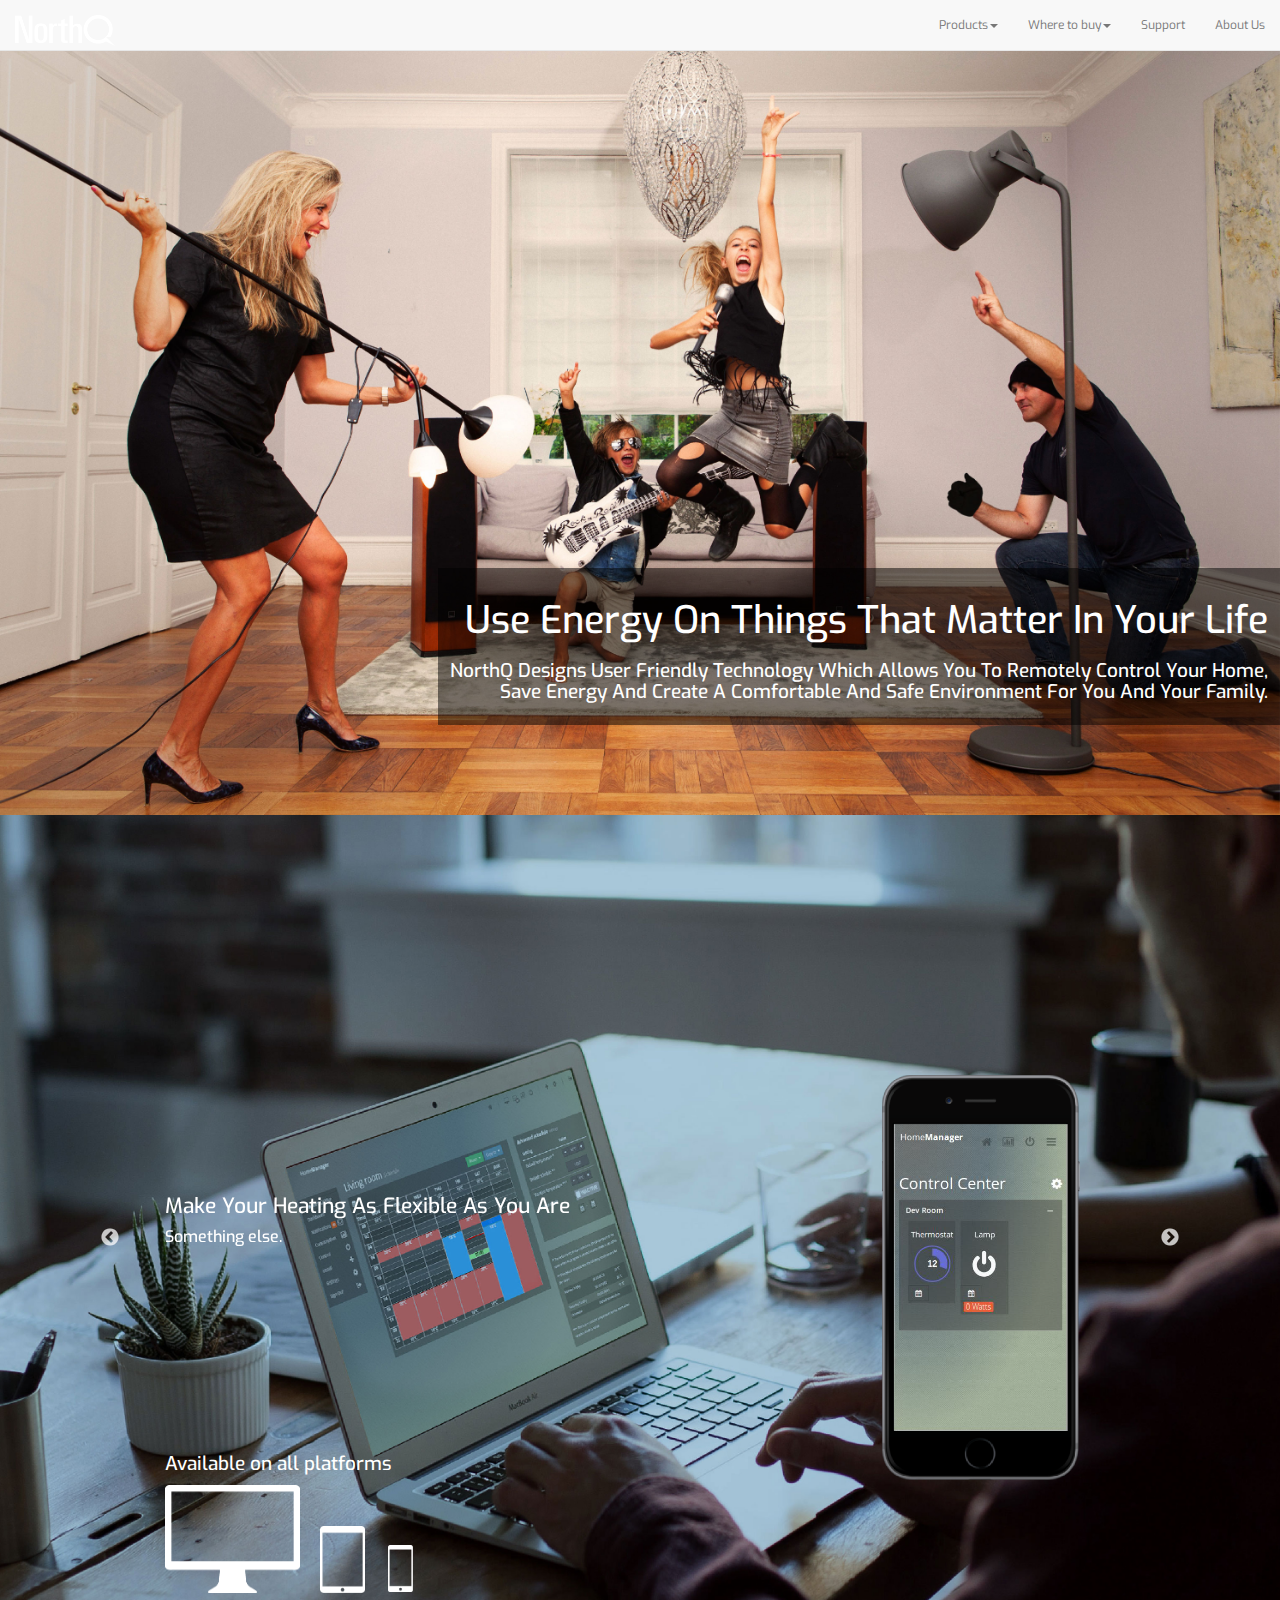
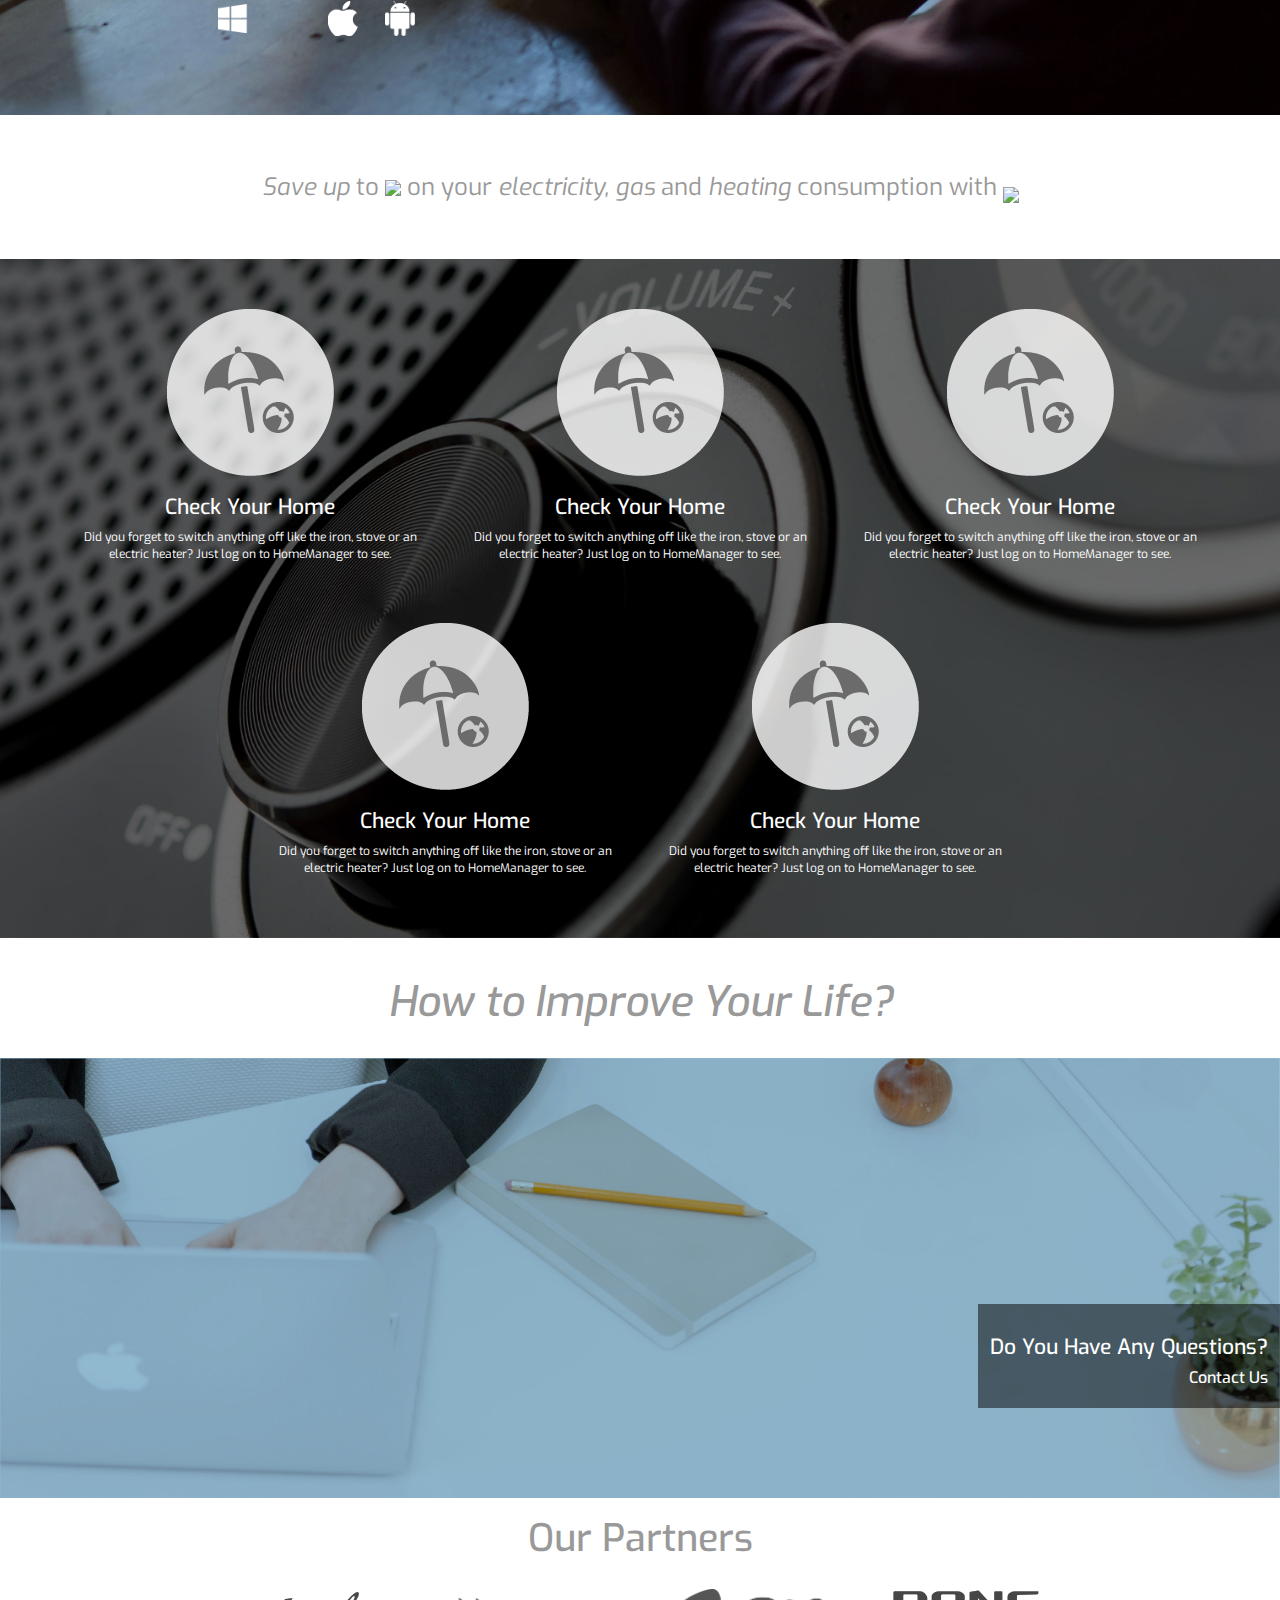
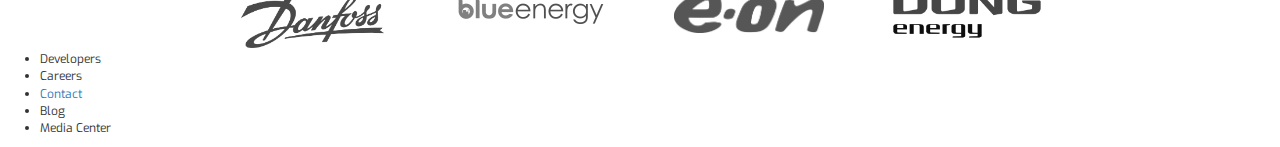
==== commit 191fbd07: "created contact page" ====
--- a/index.html
+++ b/index.html
@@ -33,7 +33,7 @@
         <span class="icon-bar"></span>
         <span class="icon-bar"></span>
       </button>
-      <a class="navbar-brand" href="#"><img id="logo" src="images/nq_logo.png"></a>
+      <a class="navbar-brand" href="index.html"><img id="logo" src="images/nq_logo.png"></a>
     </div>
 
     <!-- Collect the nav links, forms, and other content for toggling -->
@@ -56,7 +56,7 @@
           </ul>
         </li>
         <li><a href="support.html">Support</a></li>
-        <li><a href="aboutus.html">About Us</a></li>
+        <li><a href="about.html">About Us</a></li>
       </ul>
     </div><!-- /.navbar-collapse -->
   </div><!-- /.container-fluid -->
@@ -217,7 +217,7 @@
           <ul>
             <li>Developers</li>
             <li>Careers</li>
-            <li>Contact</li>
+            <li><a href="contact.html">Contact</a></li>
             <li>Blog</li>
             <li>Media Center</li>
           </ul>
@@ -234,7 +234,7 @@
 
     <!-- jQuery (necessary for Bootstrap's JavaScript plugins) -->
     <script src="https://ajax.googleapis.com/ajax/libs/jquery/1.12.4/jquery.min.js"></script>
-	<script type="text/javascript" src="//code.jquery.com/jquery-migrate-1.2.1.min.js"></script>
+	<script type="text/javascript" src="www.code.jquery.com/jquery-migrate-1.2.1.min.js"></script>
     <!-- Include all compiled plugins (below), or include individual files as needed -->
     <script src="js/bootstrap.min.js"></script>
     <!-- Slick Slider -->
--- a/css/style.css
+++ b/css/style.css
@@ -64,6 +64,7 @@
 	right: 0;
 	padding: 1em;
 	margin-bottom: 7%;
+	text-transform: capitalize;
 }
 .slide img{
 	display: inline-block;
@@ -219,6 +220,39 @@
 
 }
 
+/* Contact Page */
+.contactSlideTop {
+	background: url('../images/contact-back.jpg');
+	background-size:  cover;
+	height:  100vh;
+}
+.contactSLideText {
+	background:  none;
+}
+.contactIcons {
+	min-height: 100vh;
+	background: white;
+	padding: 35px 0;
+	text-align: center;
+}
+.contact-image {
+	width: 195px;
+	height: 195px;
+}
+.contactIcons img {
+    width: 45%;
+    height: auto;
+}
+.contact-text {
+	color: gray;
+}
+h2.contact-text {
+	font-size: 25pt;
+}
+p.contact-text {
+	font-size: 12pt;
+}
+
 /* Media Queries */
 
 @media all and (max-width: 768px) {
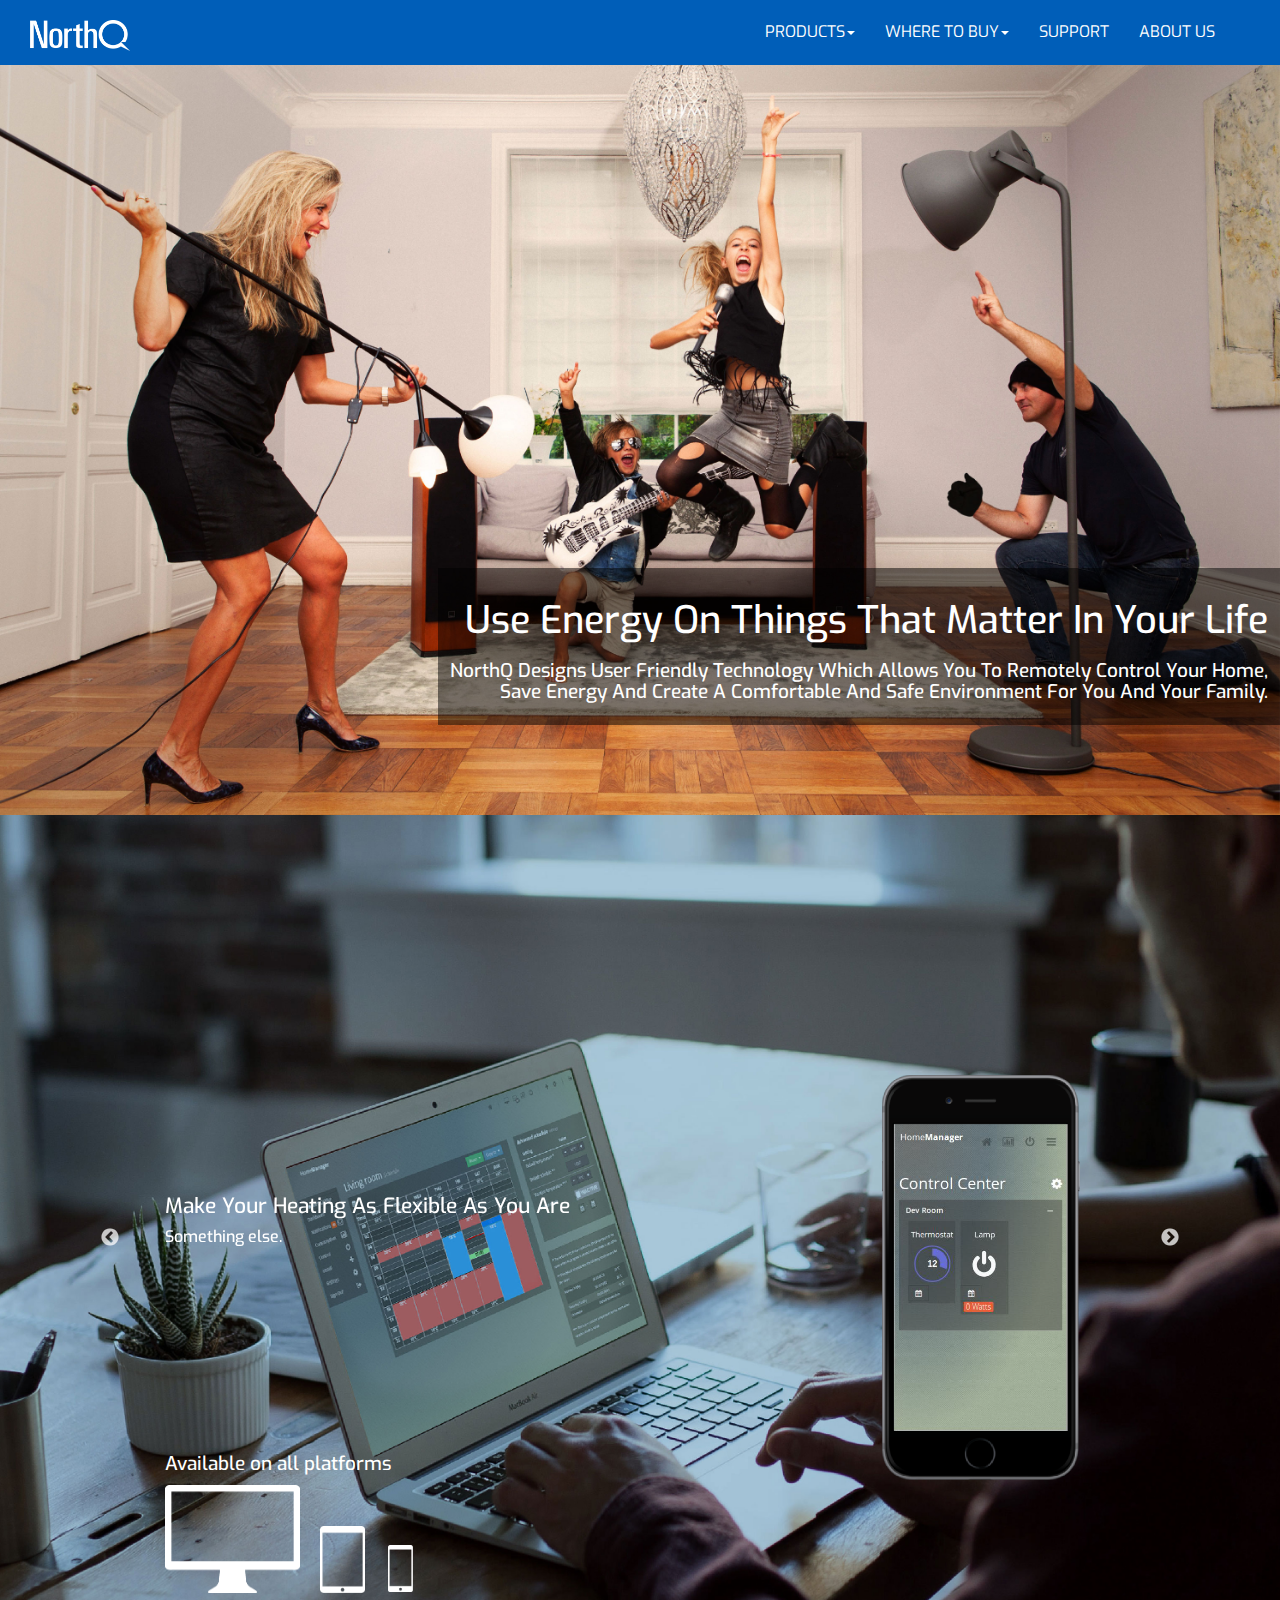
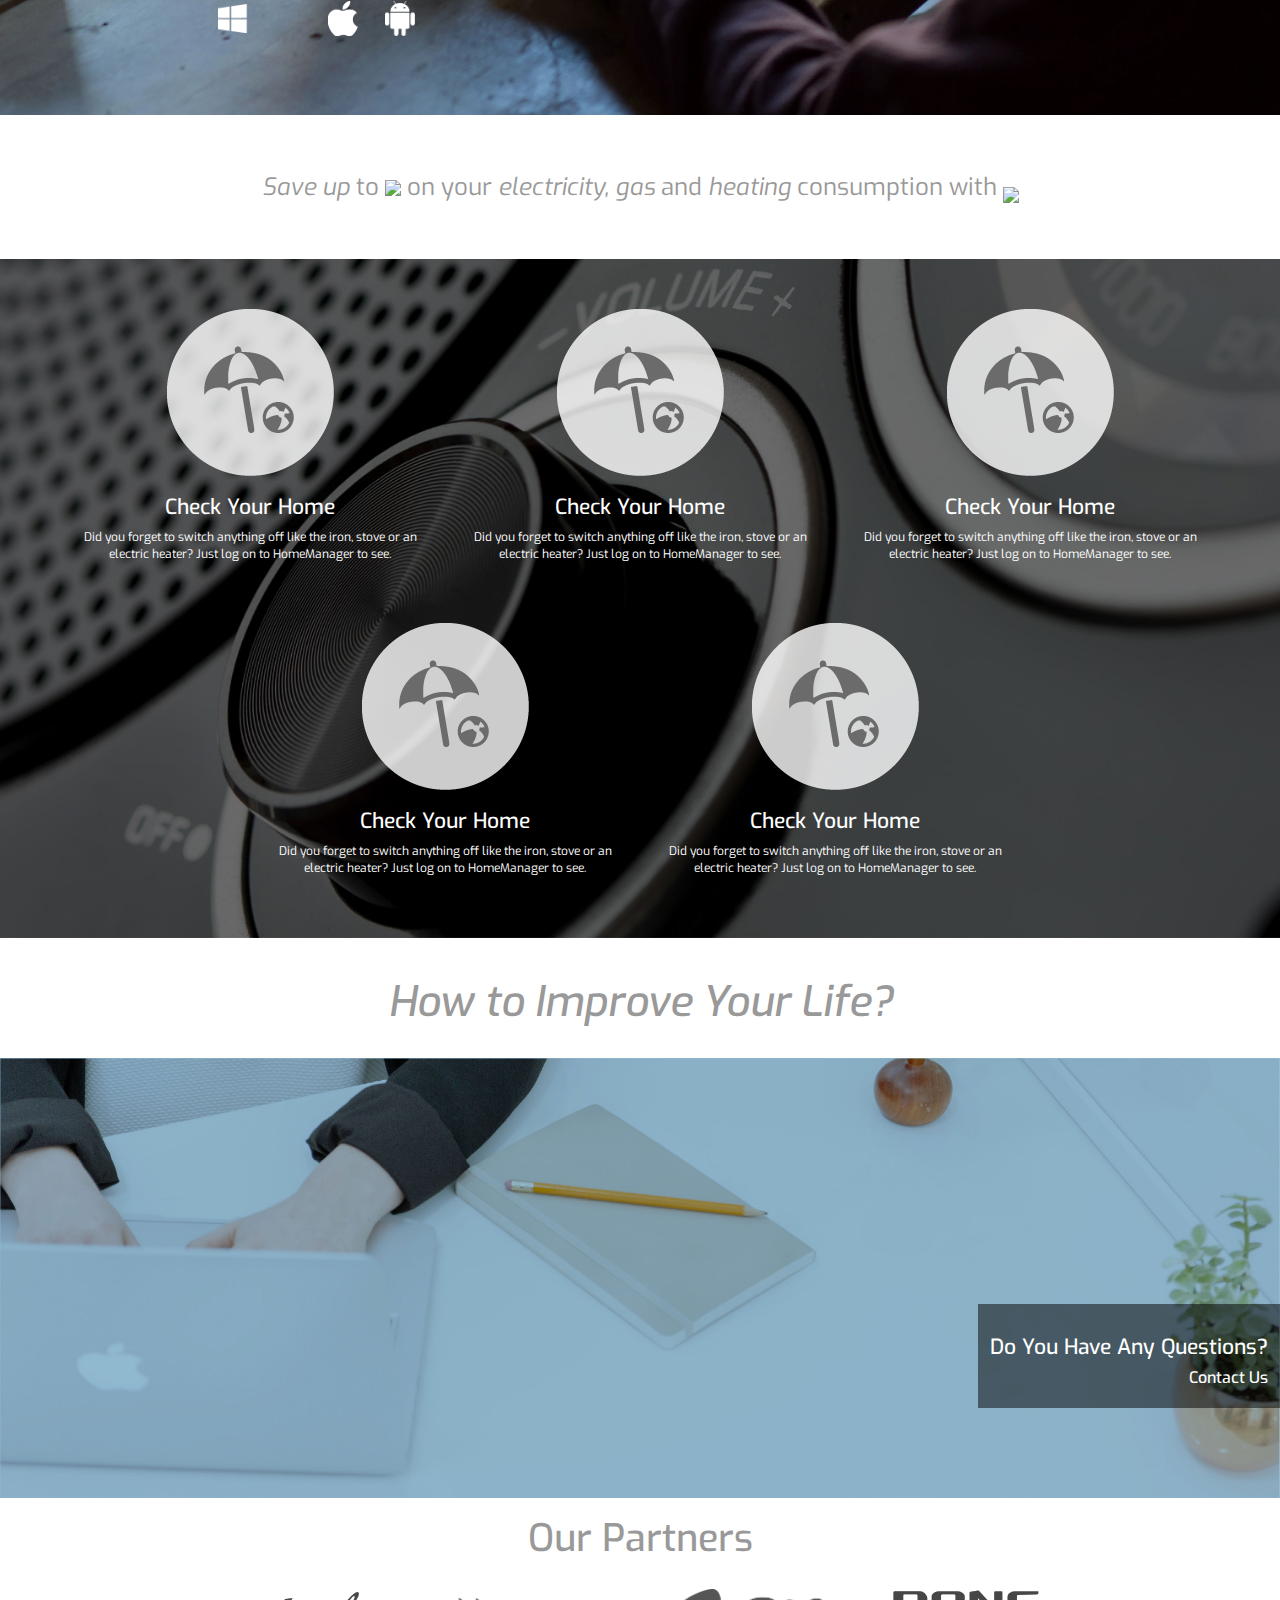
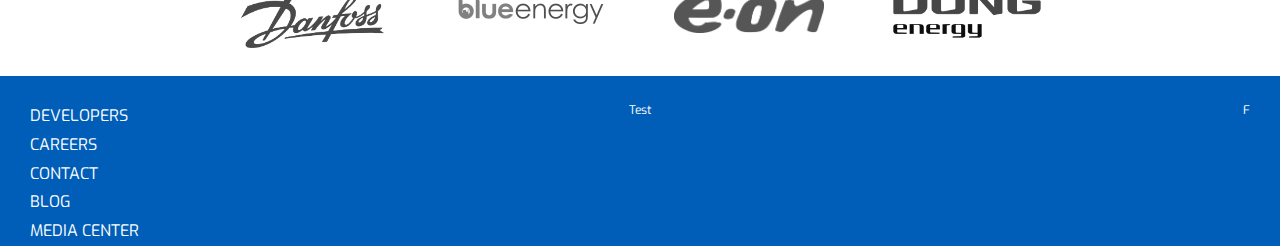
==== commit be0ef0a6: "updated contact page, menu and footer" ====
--- a/index.html
+++ b/index.html
@@ -214,16 +214,19 @@
     <div class="footer">
       <div class="row">
         <div class="col-md-4 col-sm-4">
-          <ul>
-            <li>Developers</li>
-            <li>Careers</li>
+            <li><a href="developers.html">Developers</a></li>
+            <li><a href="careers.html">Careers</a></li>
             <li><a href="contact.html">Contact</a></li>
-            <li>Blog</li>
-            <li>Media Center</li>
-          </ul>
+            <li><a href="#">Blog</a></li>
+            <li><a href="media_center.html">Media Center</a></li>
         </div>
         
         <div class="col-md-4 col-sm-4">
+          Test
+        </div>
+        
+        <div class="col-md-4 col-sm-4">
+          F
         </div>
       </div>
     </div>
--- a/css/style.css
+++ b/css/style.css
@@ -27,9 +27,22 @@
 	height: auto;
 	width: 100px;
 }
+.navbar-default{
+	background-color: #005eb8;
+	border: none;
+	height: 65px;
+}
 .navbar-custom{
 	background-color: #005eb8;
 	
+}
+.navbar-default .navbar-nav>li>a {
+	color: #fff;
+	text-transform: uppercase;
+}
+.navbar-default .navbar-nav>li>a:hover {
+	text-decoration: underline;
+	color: #fff;
 }
 .navbar-custom .navbar-nav > li > a:focus, .navbar-custom .navbar-nav > li > a {
     color: #fff;
@@ -47,7 +60,10 @@
 	background-color: #fff;
 }
 .dropdown-toggle:active, .open .dropdown-toggle {
-	background:#FFF !important; color:#000 !important;}
+	background:#FFF !important;
+	color:#000 !important;
+}
+
 /* Slide section */
 .slide{
 	max-height: 100vh;
@@ -72,6 +88,7 @@
 	margin: 0 auto;
 	
 }
+
 /* Icons Section */
 .iconSection{
 	background-image: url("../images/iconsback.jpg");
@@ -101,6 +118,7 @@
     line-height:150%;
 
 }
+
 /* Slider mobiles */
 .sliderMobiles {
 	height: 100vh;
@@ -173,6 +191,7 @@
 	width: auto;
 	height: 100%;
 }
+
 /* Save section */
 .saveSection{
 	padding-top: 2em;
@@ -251,16 +270,68 @@
 }
 p.contact-text {
 	font-size: 12pt;
+	min-height: 100px;
+}
+
+.contactMap{
+	width: 100%;
+	height: 100vh;
+    text-align: center;
+}
+.contactSlideText {
+    width: 90%;
+    height: 100%;
+    position: relative;
+    margin: 0 auto;
+    background: none; 
+}
+
+/* Footer */
+.footer {
+	background-color: #005eb8;
+	color: #fff;
+	margin-top: 25px;
+}
+.footer .row {
+    padding: 2% 30px 0;
+}
+.footer .row > div {
+    text-align: center;
+}
+.footer .row > div:first-child{
+	text-align: left;
+}
+.footer .row > div:last-child{
+	text-align: right;
+}
+.footer li {
+    list-style-type: none;
+    font-size: 16px;
+    text-transform: uppercase;
+    padding: 3px 0;
+}
+.footer a {
+	color: #fff;
 }
 
 /* Media Queries */
 
+@media (min-width: 768px) {
+	.navbar-brand {
+		margin-left: 0 !important;
+		margin-top: 5px;
+	}
+	.navbar-right {
+	    margin-right: 35px !important;
+	    font-size: 16px;
+	    padding: 7px 0;
+	}
+}
 @media all and (max-width: 768px) {
 	body {font-size: 10px;}
 }
 
-@media and (max-width: 500px)
-{
+@media and (max-width: 500px) {
 	.slideText h2{
 	font-size: 10px;
 	}
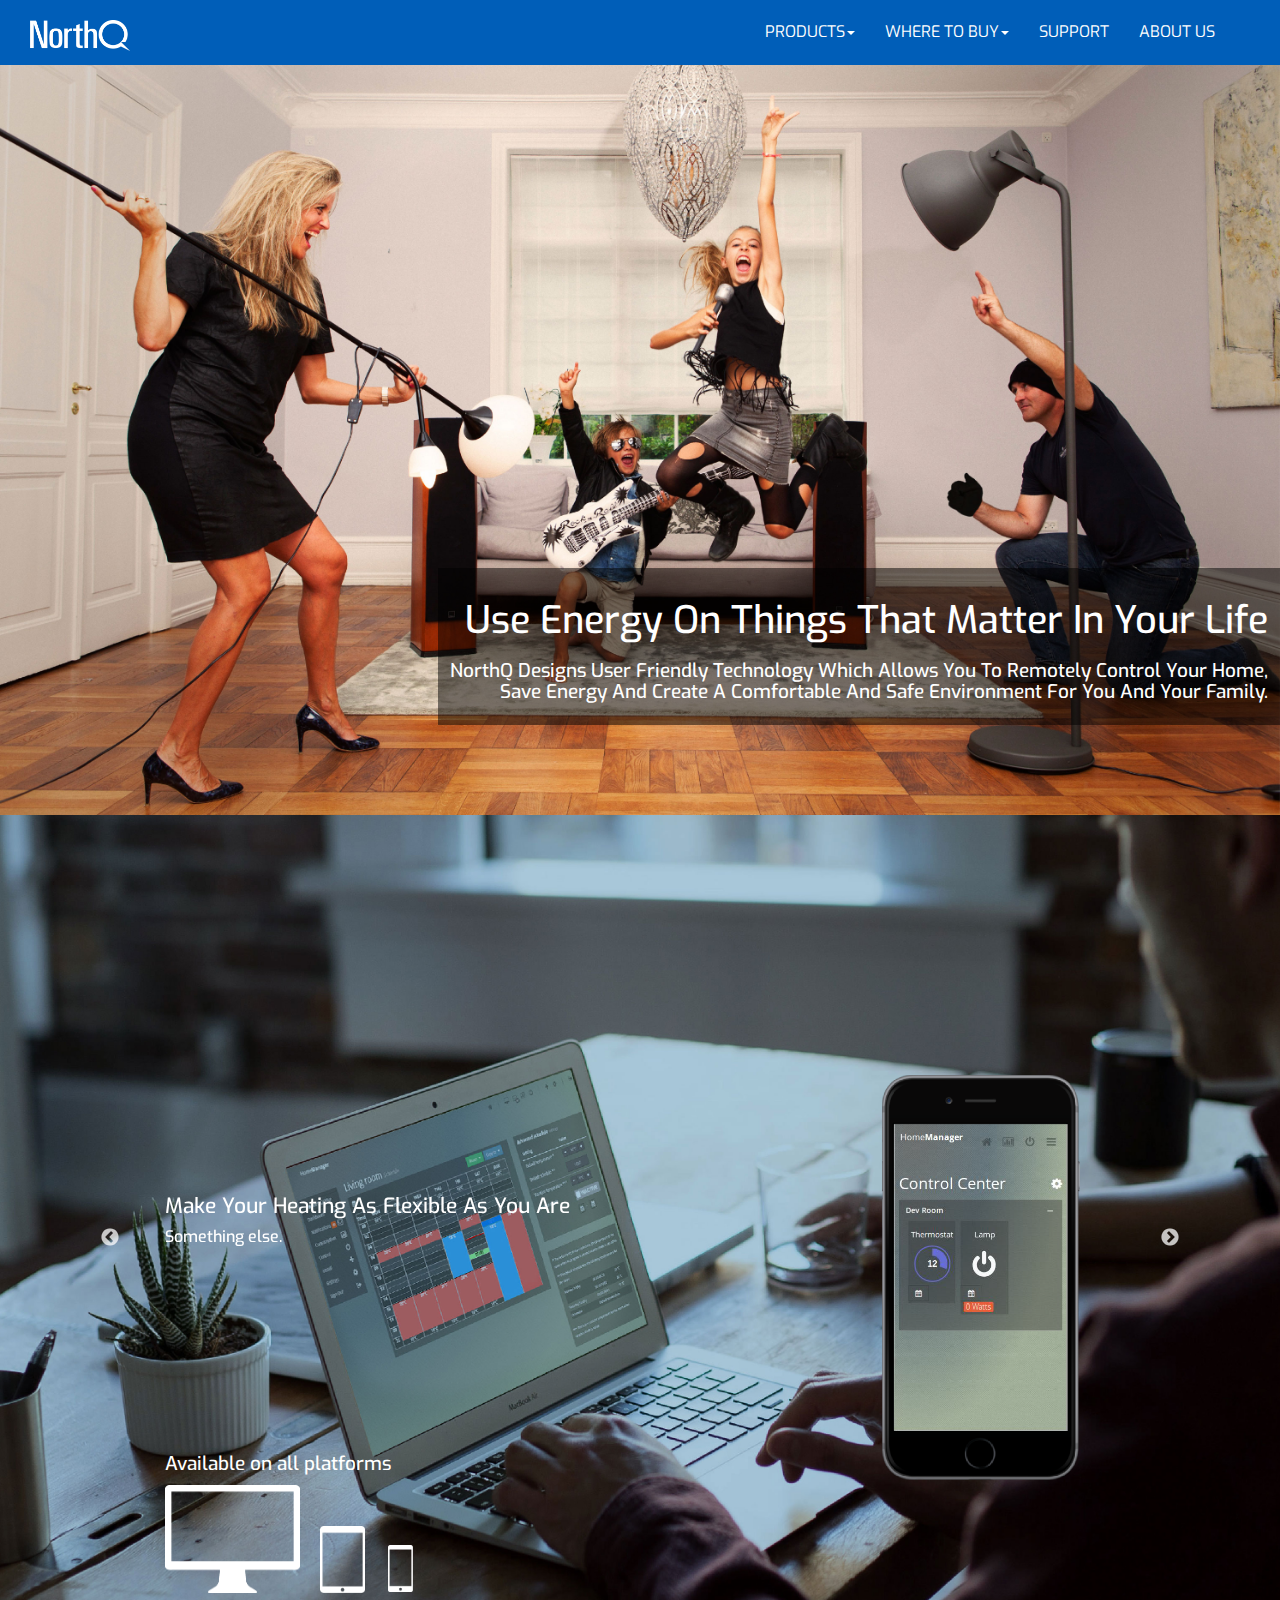
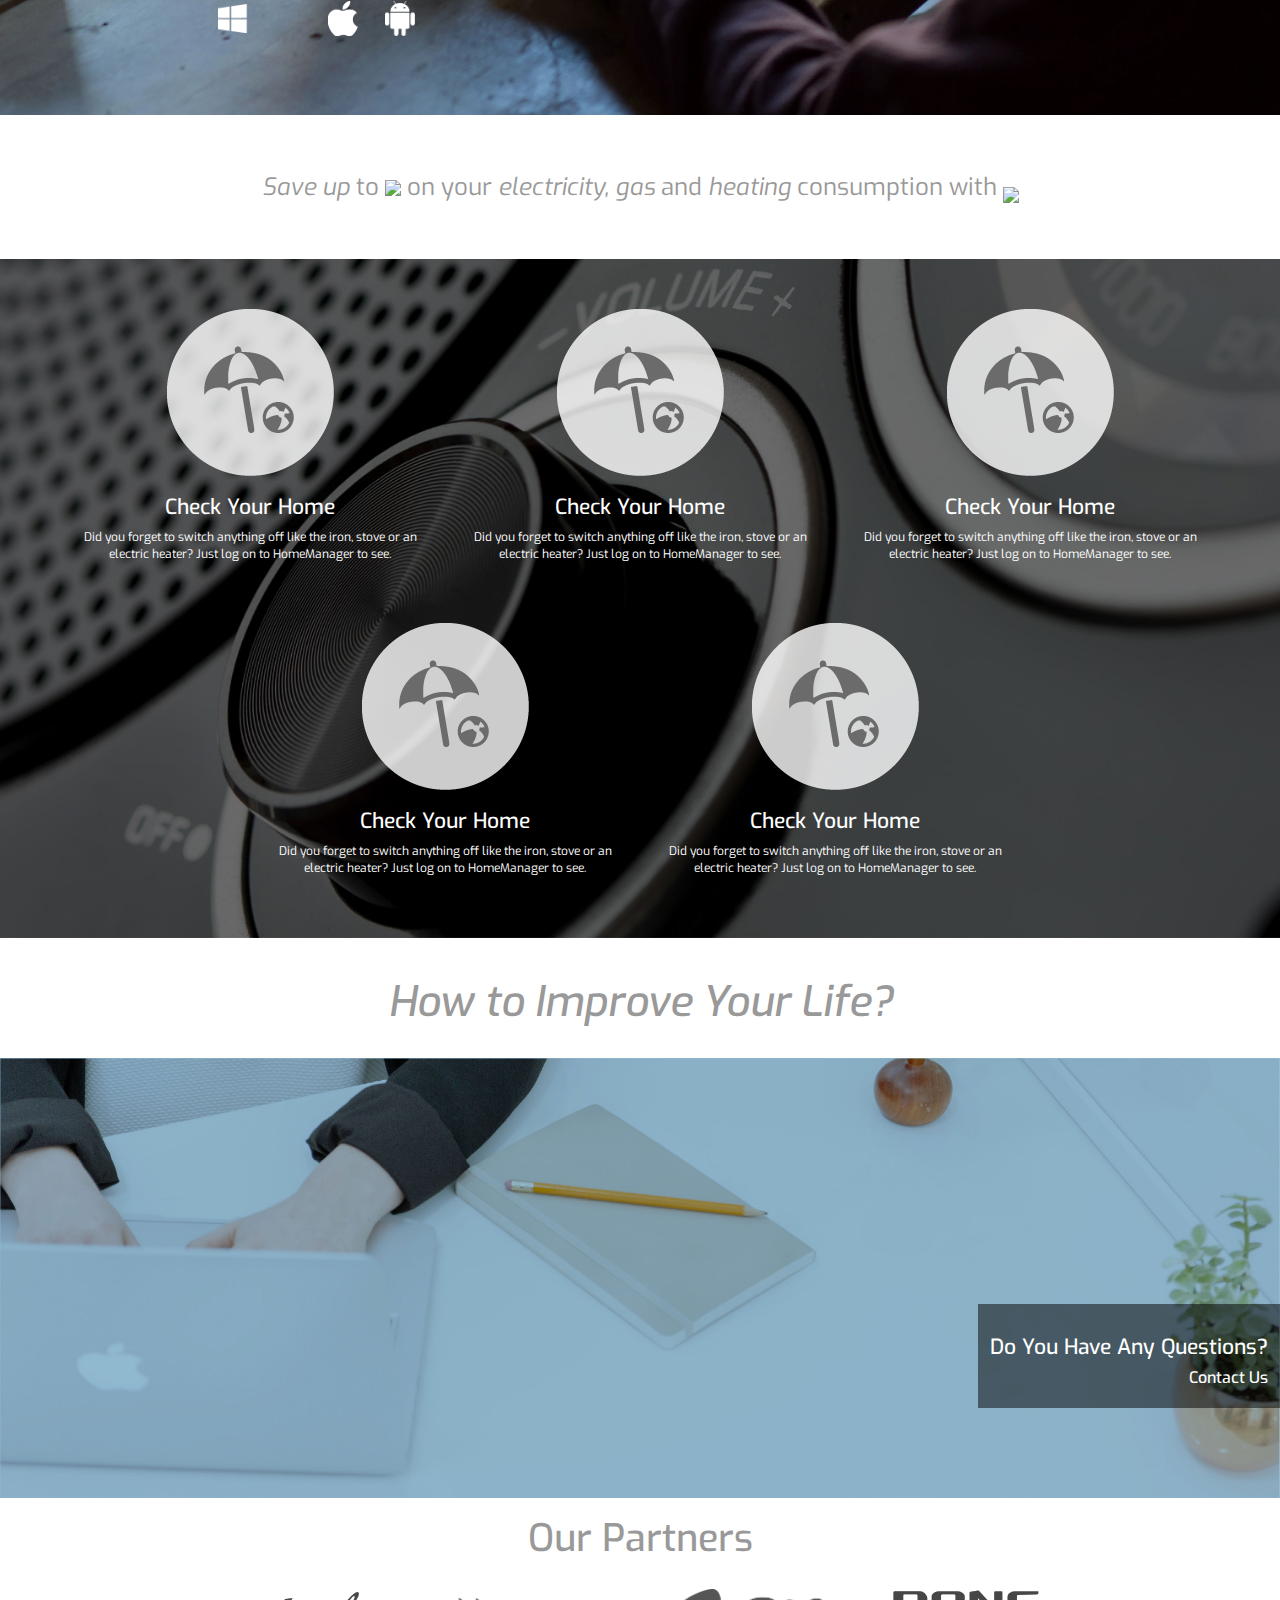
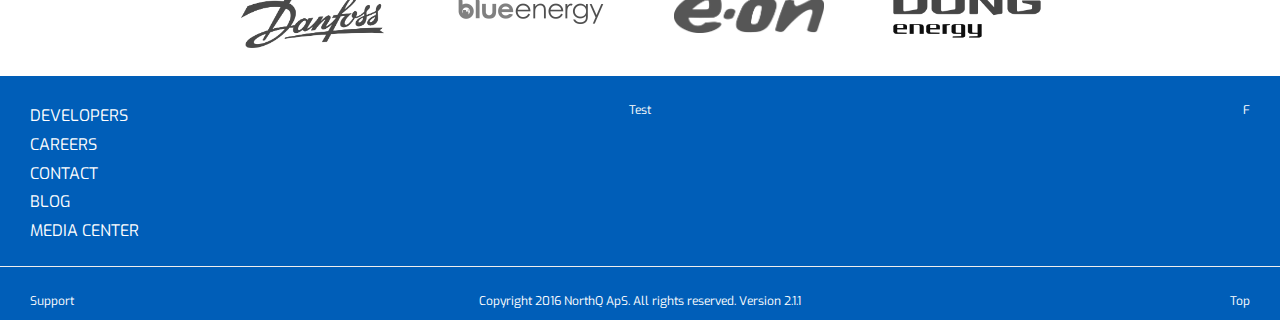
==== commit c560a570: "added footer on all pages" ====
--- a/index.html
+++ b/index.html
@@ -229,6 +229,18 @@
           F
         </div>
       </div>
+      <hr>
+      <div class="row">
+        <div class="col-md-4 col-sm-4">
+          <p>Support</p>
+        </div>
+        <div class="col-md-4 col-sm-4">
+          <p>Copyright 2016 NorthQ ApS. All rights reserved. Version 2.1.1
+        </div>
+        <div class="col-md-4 col-sm-4">
+          <p>Top</p>
+        </div>
+      </div>
     </div>
 
 
--- a/css/style.css
+++ b/css/style.css
@@ -313,6 +313,9 @@
 .footer a {
 	color: #fff;
 }
+.footer hr {
+	margin-bottom: 0;
+}
 
 /* Media Queries */
 
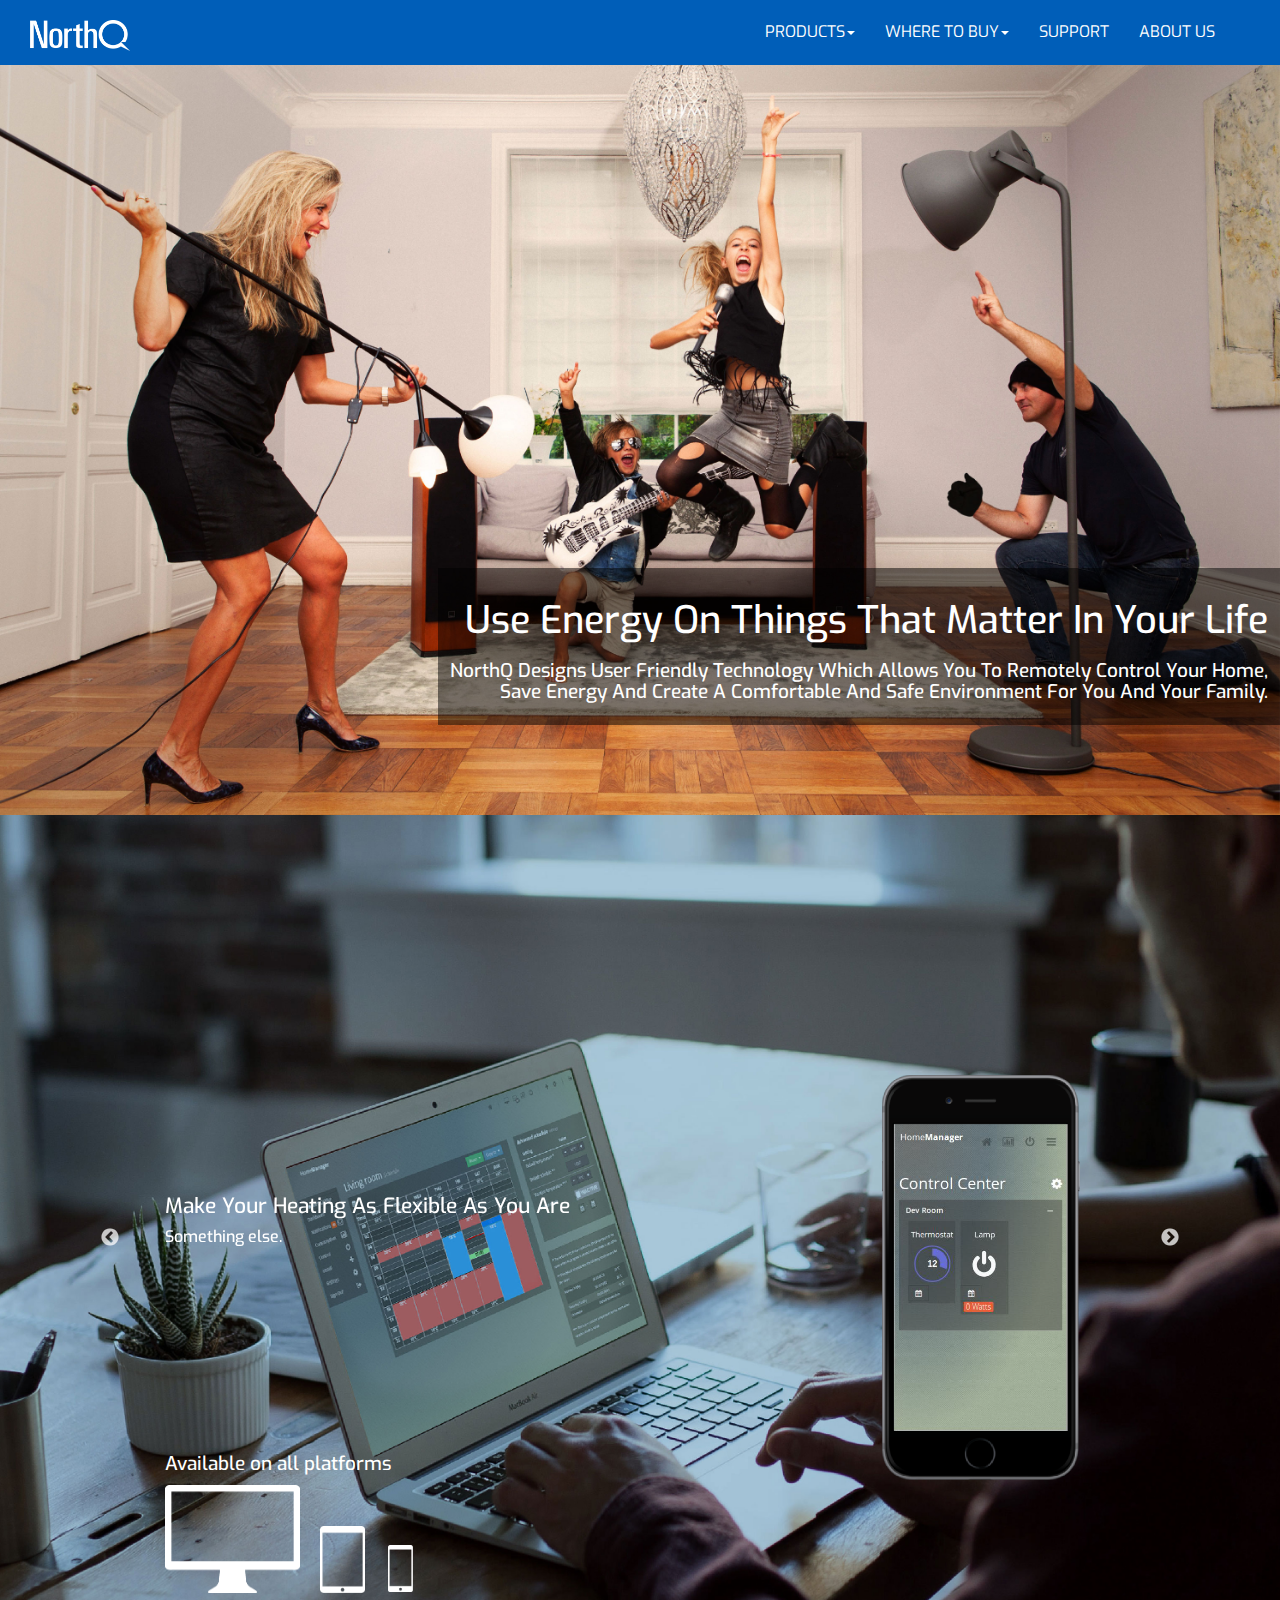
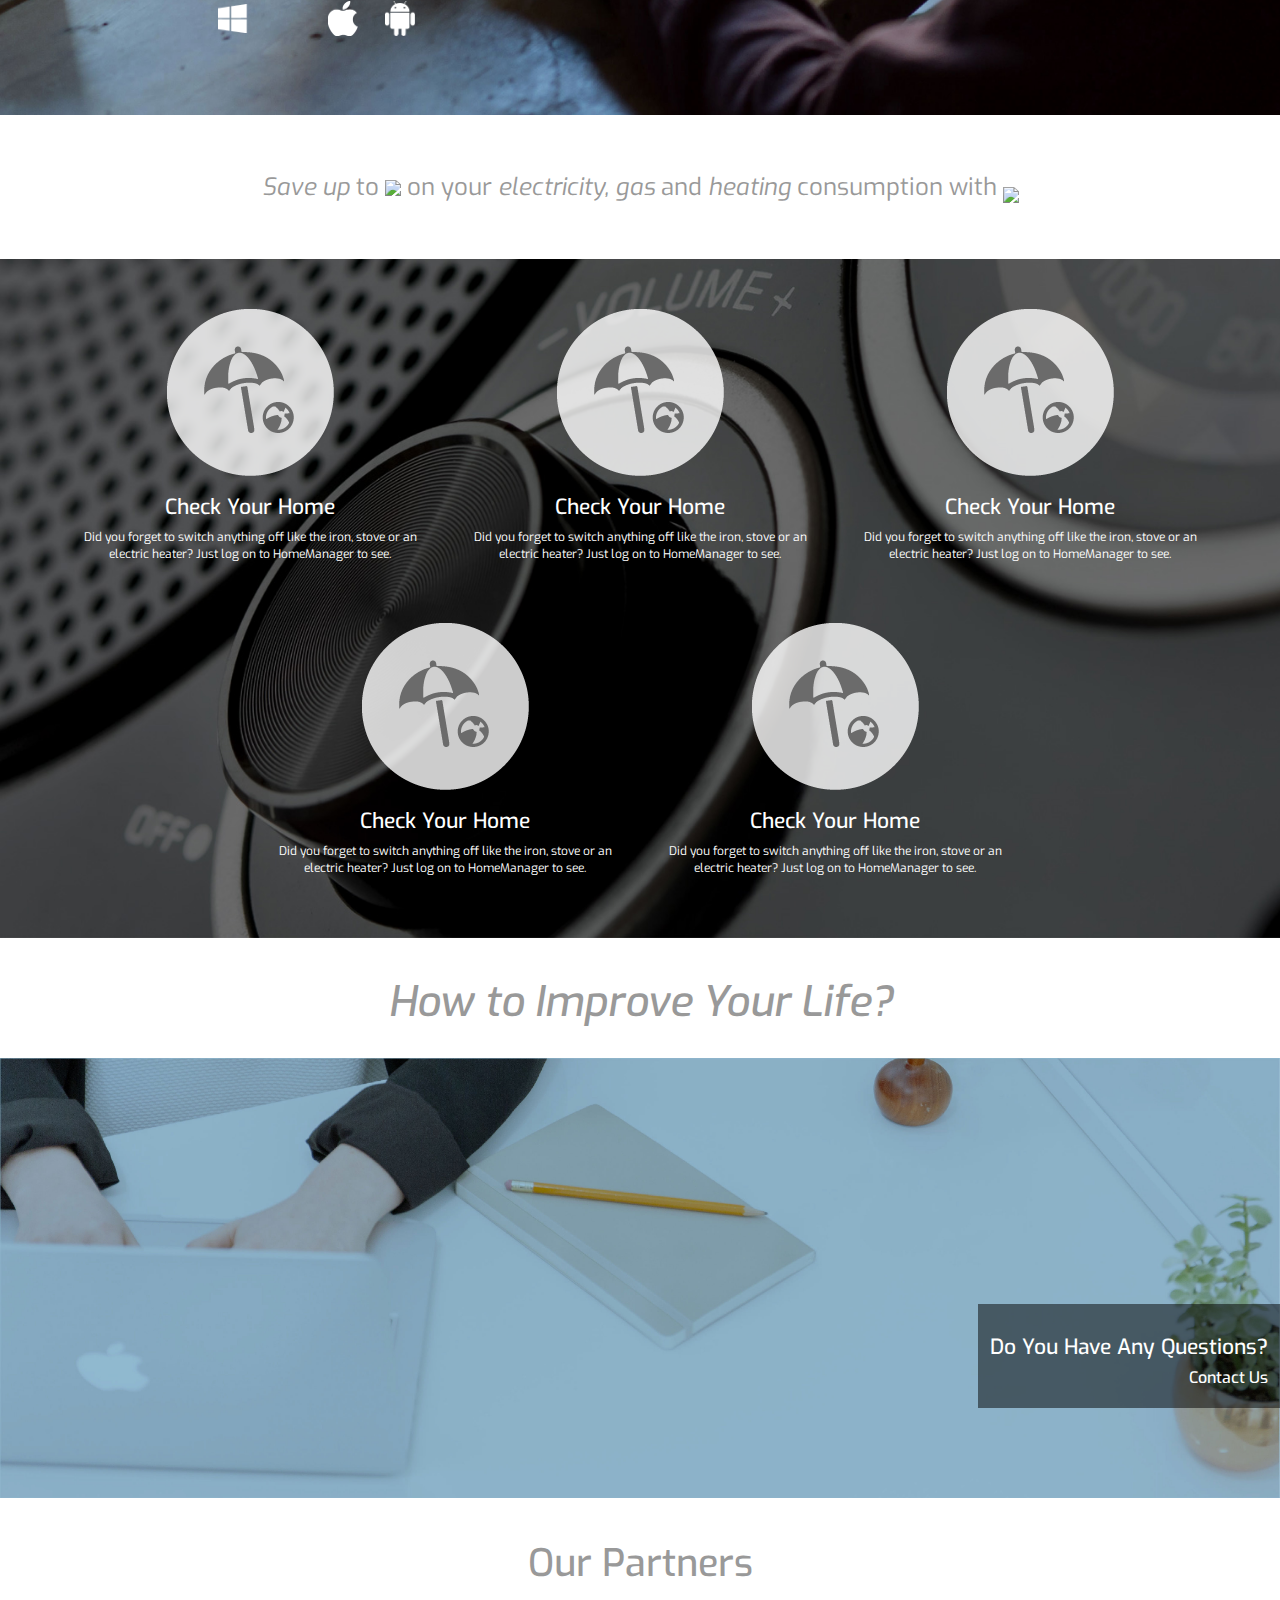
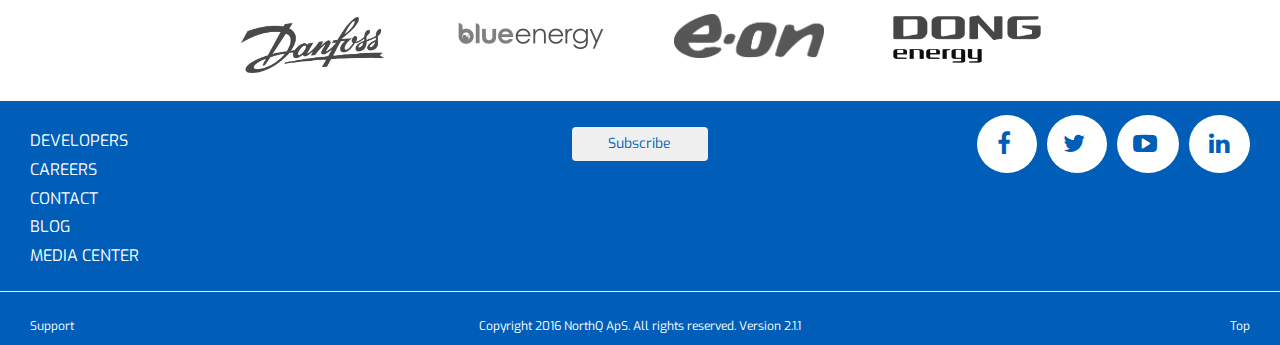
==== commit 9fa1473d: "updated footer social buttons" ====
--- a/index.html
+++ b/index.html
@@ -11,6 +11,8 @@
     <link href="css/bootstrap.min.css" rel="stylesheet">
     <link rel="stylesheet" type="text/css" href="css/style.css">
     <link href="https://fonts.googleapis.com/css?family=Exo" rel="stylesheet">
+    <!--FontAwesome-->
+    <link rel="stylesheet" href="css/font-awesome.min.css">
     <!-- Slick SLider -->
     <link rel="stylesheet" type="text/css" href="slick/slick.css"/>
     <link rel="stylesheet" type="text/css" href="slick/slick-theme.css"/>
@@ -222,11 +224,24 @@
         </div>
         
         <div class="col-md-4 col-sm-4">
-          Test
+          <a href="http://northq.us13.list-manage.com/subscribe/post?u=e12da1aff9cffb7bc84913688&id=0d994e063f" target="_blank">
+            <button class="btn button">Subscribe</button>
+          </a>
         </div>
         
         <div class="col-md-4 col-sm-4">
-          F
+          <a class="socialFooter" href="https://www.facebook.com/NorthQ-1423525051204109/" target="_blank" style="border-radius:100%;padding:13px 20px;font-size:24px;color:#005eb8;background-color:#ffffff">
+            <i class="fa fa-facebook"></i>
+          </a>
+          <a class="socialFooter" href="https://twitter.com/northq_aps" target="_blank" style="border-radius:100%;padding:13px 16px;font-size:24px;color:#005eb8;background-color:#ffffff">
+            <i class="fa fa-twitter"></i>
+          </a>
+          <a class="socialFooter" href="https://www.youtube.com/channel/UCygQNXai8dHFFJxTWGOLfQA/feed" target="_blank" style="border-radius:100%;padding:13px 16px;font-size:24px;color:#005eb8;background-color:#ffffff">
+            <i class="fa fa-youtube-play"></i>
+          </a>
+          <a class="socialFooter" href="https://www.linkedin.com/company/10266547?trk=tyah&amp;trkInfo=clickedVertical%3Acompany%2CclickedEntityId%3A10266547%2Cidx%3A2-1-2%2CtarId%3A1446106852450%2Ctas%3Anorthq" target="_blank" style="border-radius:100%;padding:13px 20px;font-size:24px;color:#005eb8;background-color:#ffffff">
+            <i class="fa fa-linkedin"></i>
+          </a>
         </div>
       </div>
       <hr>
@@ -238,7 +253,7 @@
           <p>Copyright 2016 NorthQ ApS. All rights reserved. Version 2.1.1
         </div>
         <div class="col-md-4 col-sm-4">
-          <p>Top</p>
+          <p><a href="#">Top</a></p>
         </div>
       </div>
     </div>
--- a/css/style.css
+++ b/css/style.css
@@ -222,6 +222,7 @@
 .partners{
 	text-align: center;
 	color: #999999;
+	padding: 25px 0;
 }
 
 .grayscale {
@@ -239,6 +240,16 @@
 
 }
 
+/* Support */
+
+.developers {text-align: center;color:gray;padding:25px 0;width: 75%;margin: 0 auto;}
+.developers h2 {font-size: 25pt}
+.developers h5 {
+    font-weight: 100;
+    font-size: 12pt;
+    line-height: 20pt;
+}
+
 /* Contact Page */
 .contactSlideTop {
 	background: url('../images/contact-back.jpg');
@@ -290,7 +301,6 @@
 .footer {
 	background-color: #005eb8;
 	color: #fff;
-	margin-top: 25px;
 }
 .footer .row {
     padding: 2% 30px 0;
@@ -315,6 +325,17 @@
 }
 .footer hr {
 	margin-bottom: 0;
+}
+.button {
+	color: #005eb8;
+	width: 35%;
+}
+
+a.socialFooter {
+    margin-left: 10px;
+}
+a.socialFooter,a.socialFooter:hover {
+    text-decoration: none;
 }
 
 /* Media Queries */
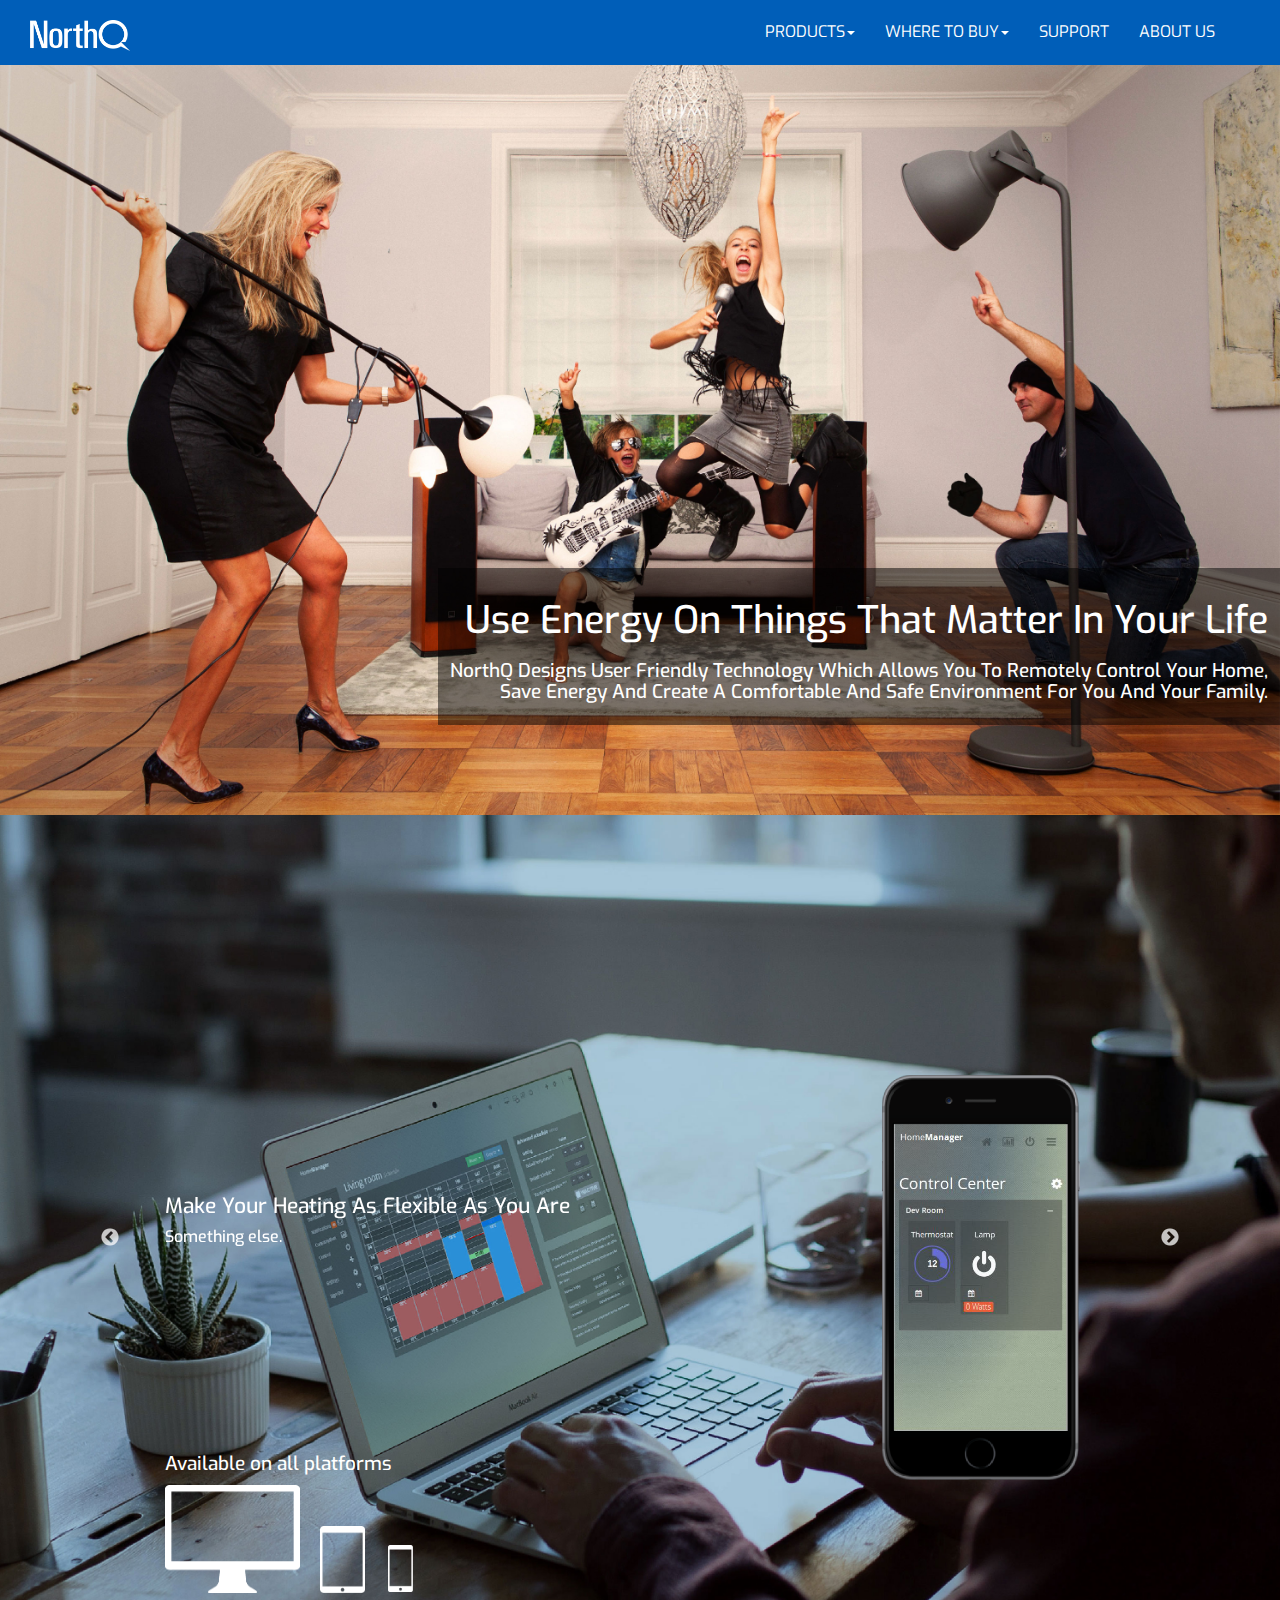
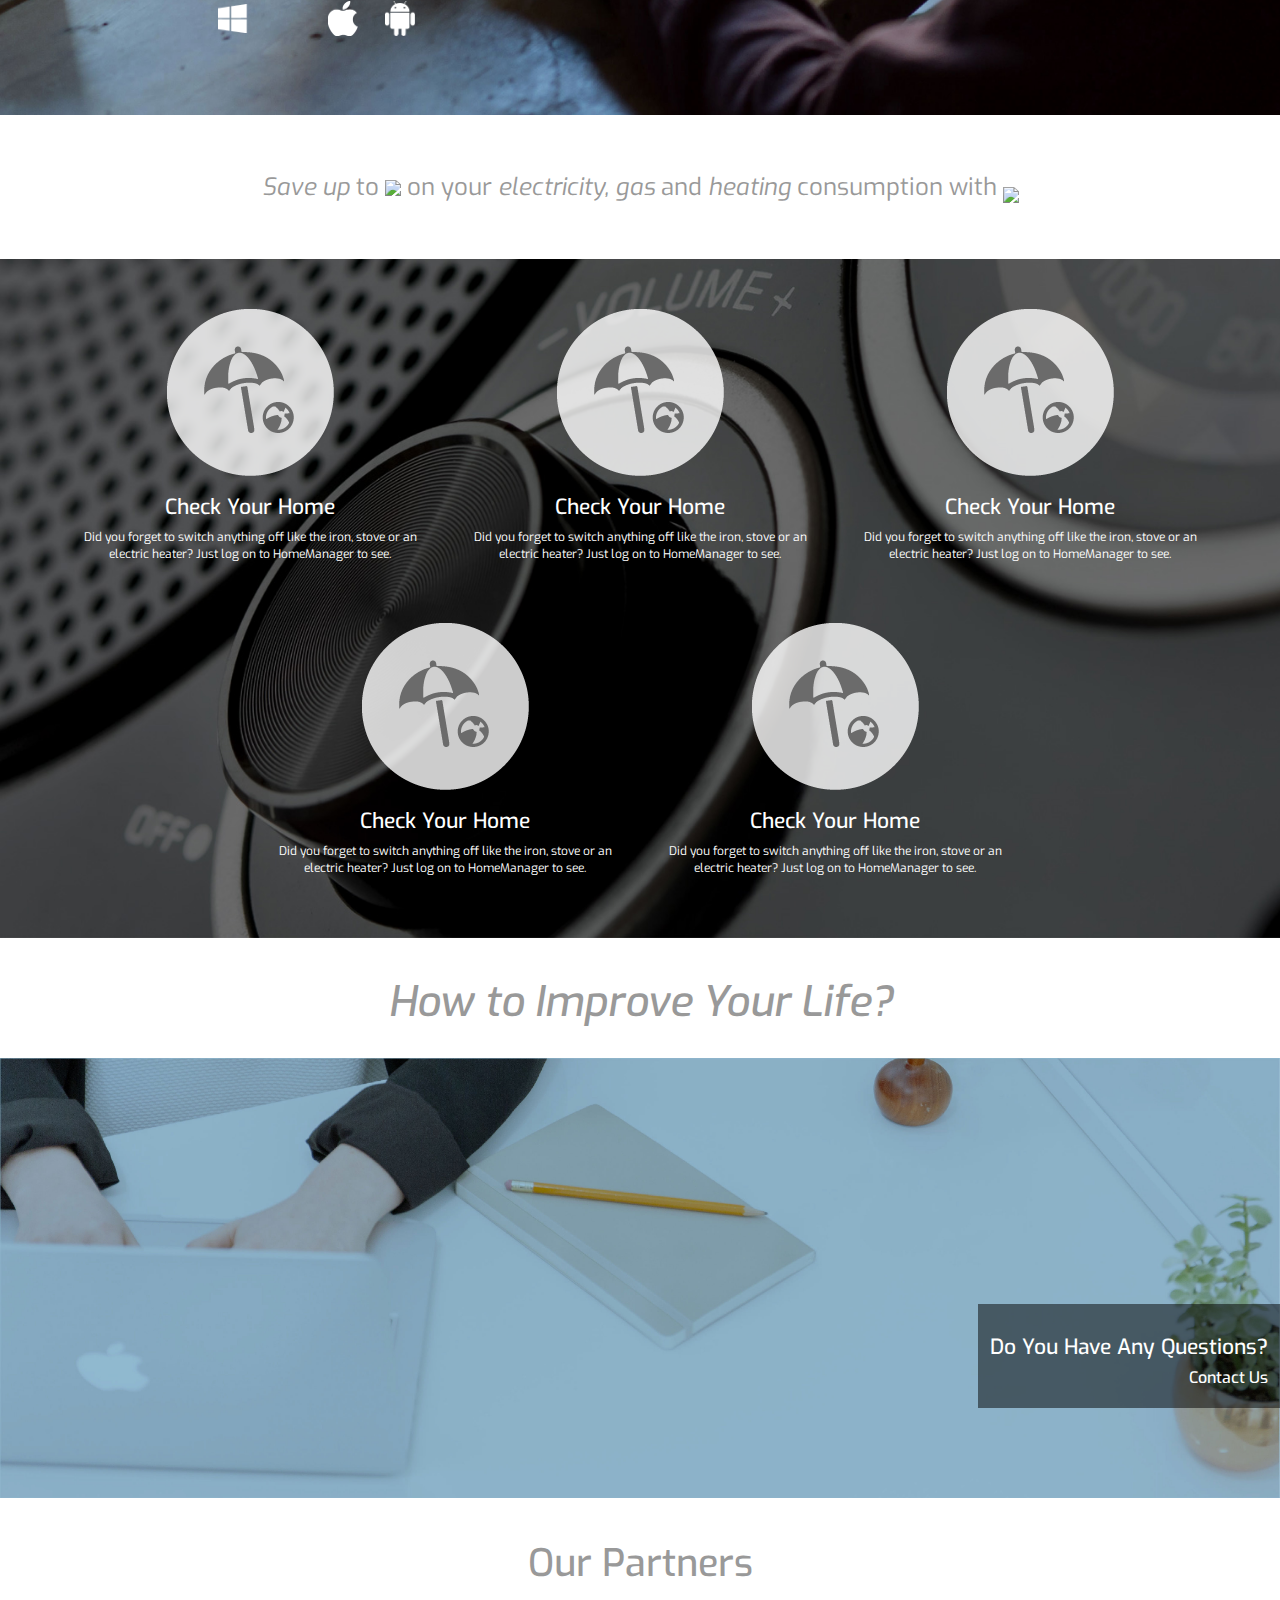
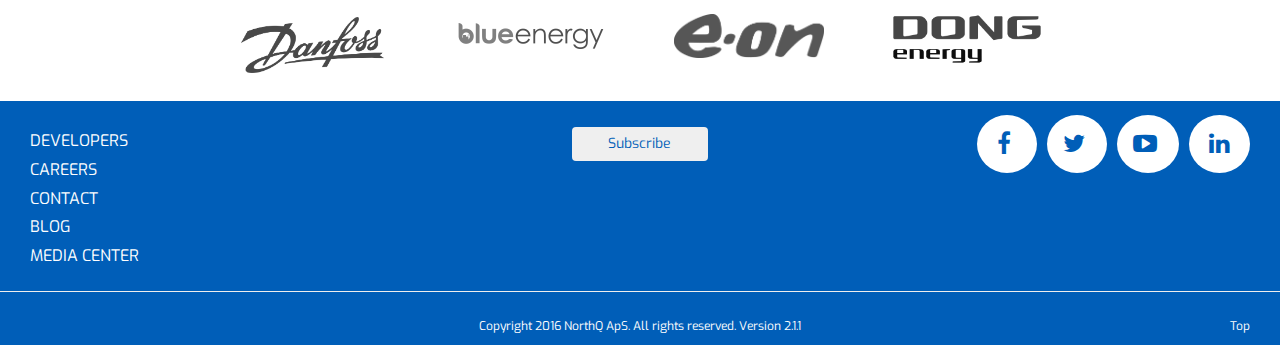
==== commit e25e8840: "added slider page" ====
--- a/index.html
+++ b/index.html
@@ -247,7 +247,7 @@
       <hr>
       <div class="row">
         <div class="col-md-4 col-sm-4">
-          <p>Support</p>
+          <p></p>
         </div>
         <div class="col-md-4 col-sm-4">
           <p>Copyright 2016 NorthQ ApS. All rights reserved. Version 2.1.1
@@ -257,11 +257,6 @@
         </div>
       </div>
     </div>
-
-
-
-
-
     <!-- jQuery (necessary for Bootstrap's JavaScript plugins) -->
     <script src="https://ajax.googleapis.com/ajax/libs/jquery/1.12.4/jquery.min.js"></script>
 	<script type="text/javascript" src="www.code.jquery.com/jquery-migrate-1.2.1.min.js"></script>
--- a/css/style.css
+++ b/css/style.css
@@ -240,6 +240,23 @@
 
 }
 
+/* Products */
+.kits{
+	padding: 20px;
+	color: #005eb8;
+}
+.kits h1{
+	text-align: center;
+	padding: 20px;
+}
+.kits-image{
+	width: 100%;
+	max-width: 300px;
+	padding-top: 15px;
+}
+.kits-text{
+}
+
 /* Support */
 
 .developers {text-align: center;color:gray;padding:25px 0;width: 75%;margin: 0 auto;}
